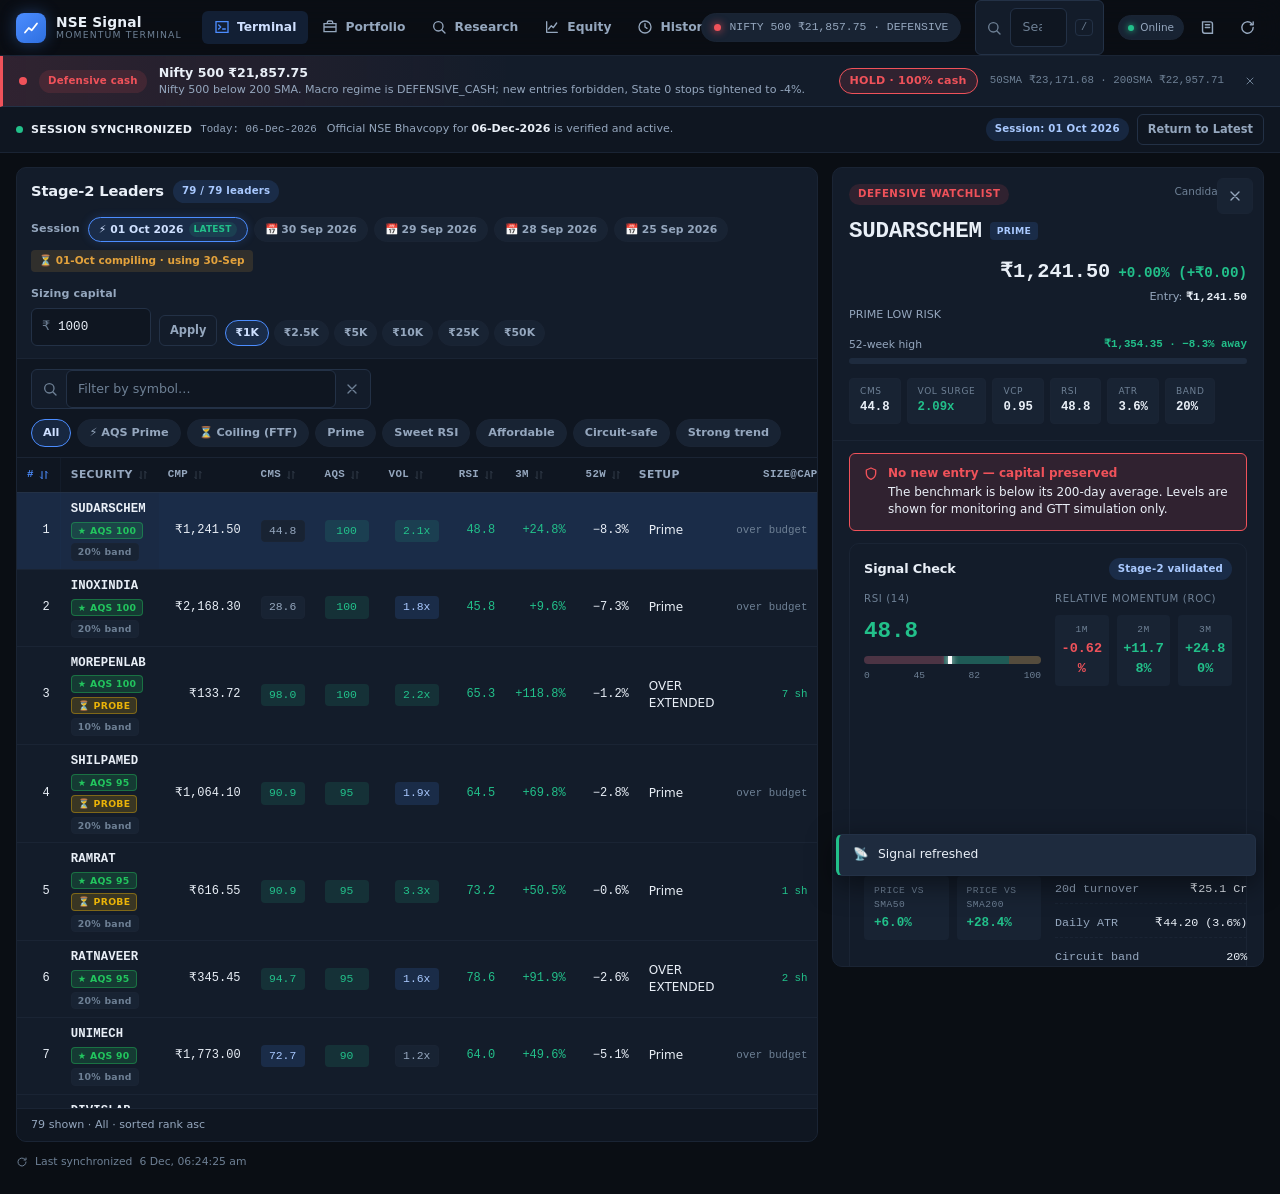
==== nse-momentum-engine/app/index.html @ 8f52b9ef "feat(app): publish 01-Oct Bhavcopy data with pivot lifecycle UI banners v30" ====
<!DOCTYPE html>
<html lang="en">
<head>
  <meta charset="UTF-8" />
  <meta name="viewport" content="width=device-width, initial-scale=1.0, viewport-fit=cover" />
  <meta name="theme-color" content="#0A0E14" />
  <meta name="description" content="NSE Institutional Momentum Terminal — Stage-2 breakouts, risk-sized GTT execution & compounding ledger" />
  <meta name="mobile-web-app-capable" content="yes" />
  <meta name="apple-mobile-web-app-capable" content="yes" />
  <meta name="apple-mobile-web-app-status-bar-style" content="black-translucent" />
  <meta name="apple-mobile-web-app-title" content="NSE Signal" />
  <meta name="format-detection" content="telephone=no, date=no, address=no" />
  <title>NSE Momentum Terminal</title>
  <link rel="manifest" href="manifest.json" />
  <link rel="apple-touch-icon" href="icons/icon-192.svg" />
  <link rel="stylesheet" href="css/style.css?v=17" />
</head>
<body>

<!-- ════════════════════ ICON SPRITE ════════════════════ -->
<svg class="icon-sprite" aria-hidden="true" focusable="false" xmlns="http://www.w3.org/2000/svg">
  <symbol id="i-terminal" viewBox="0 0 24 24"><path d="M3 4h18v16H3z" fill="none" stroke="currentColor" stroke-width="2"/><path d="M7 9l3 3-3 3M13 15h4" fill="none" stroke="currentColor" stroke-width="2" stroke-linecap="round" stroke-linejoin="round"/></symbol>
  <symbol id="i-portfolio" viewBox="0 0 24 24"><path d="M3 7h18v12H3z" fill="none" stroke="currentColor" stroke-width="2"/><path d="M8 7V5a2 2 0 0 1 2-2h4a2 2 0 0 1 2 2v2M3 12h18" fill="none" stroke="currentColor" stroke-width="2"/></symbol>
  <symbol id="i-history" viewBox="0 0 24 24"><circle cx="12" cy="12" r="9" fill="none" stroke="currentColor" stroke-width="2"/><path d="M12 7v5l3 2" fill="none" stroke="currentColor" stroke-width="2" stroke-linecap="round"/></symbol>
  <symbol id="i-settings" viewBox="0 0 24 24"><path d="M4 7h16M4 12h16M4 17h16" fill="none" stroke="currentColor" stroke-width="2" stroke-linecap="round"/><circle cx="9" cy="7" r="2" fill="currentColor"/><circle cx="15" cy="12" r="2" fill="currentColor"/><circle cx="9" cy="17" r="2" fill="currentColor"/></symbol>
  <symbol id="i-search" viewBox="0 0 24 24"><circle cx="11" cy="11" r="7" fill="none" stroke="currentColor" stroke-width="2"/><path d="M16.5 16.5L21 21" fill="none" stroke="currentColor" stroke-width="2" stroke-linecap="round"/></symbol>
  <symbol id="i-refresh" viewBox="0 0 24 24"><path d="M20 12a8 8 0 1 1-2.34-5.66M20 4v4h-4" fill="none" stroke="currentColor" stroke-width="2" stroke-linecap="round" stroke-linejoin="round"/></symbol>
  <symbol id="i-book" viewBox="0 0 24 24"><path d="M5 4h11a3 3 0 0 1 3 3v13H8a3 3 0 0 1-3-3z" fill="none" stroke="currentColor" stroke-width="2"/><path d="M9 8h6M9 12h6" fill="none" stroke="currentColor" stroke-width="2" stroke-linecap="round"/></symbol>
  <symbol id="i-close" viewBox="0 0 24 24"><path d="M6 6l12 12M18 6L6 18" fill="none" stroke="currentColor" stroke-width="2" stroke-linecap="round"/></symbol>
  <symbol id="i-copy" viewBox="0 0 24 24"><rect x="9" y="9" width="11" height="11" rx="2" fill="none" stroke="currentColor" stroke-width="2"/><path d="M5 15V5a2 2 0 0 1 2-2h8" fill="none" stroke="currentColor" stroke-width="2"/></symbol>
  <symbol id="i-bolt" viewBox="0 0 24 24"><path d="M13 3L5 13h6l-1 8 8-10h-6z" fill="none" stroke="currentColor" stroke-width="2" stroke-linejoin="round"/></symbol>
  <symbol id="i-chart" viewBox="0 0 24 24"><path d="M4 20V4M4 20h16" fill="none" stroke="currentColor" stroke-width="2" stroke-linecap="round"/><path d="M7 15l4-5 3 3 5-7" fill="none" stroke="currentColor" stroke-width="2" stroke-linecap="round" stroke-linejoin="round"/></symbol>
  <symbol id="i-shield" viewBox="0 0 24 24"><path d="M12 3l7 3v5c0 4.5-3 7.5-7 9-4-1.5-7-4.5-7-9V6z" fill="none" stroke="currentColor" stroke-width="2" stroke-linejoin="round"/></symbol>
  <symbol id="i-target" viewBox="0 0 24 24"><circle cx="12" cy="12" r="8" fill="none" stroke="currentColor" stroke-width="2"/><circle cx="12" cy="12" r="3" fill="none" stroke="currentColor" stroke-width="2"/></symbol>
  <symbol id="i-filter" viewBox="0 0 24 24"><path d="M4 5h16l-6 7v6l-4 2v-8z" fill="none" stroke="currentColor" stroke-width="2" stroke-linejoin="round"/></symbol>
  <symbol id="i-external" viewBox="0 0 24 24"><path d="M14 4h6v6M20 4l-8 8" fill="none" stroke="currentColor" stroke-width="2" stroke-linecap="round" stroke-linejoin="round"/><path d="M18 14v4a2 2 0 0 1-2 2H6a2 2 0 0 1-2-2V8a2 2 0 0 1 2-2h4" fill="none" stroke="currentColor" stroke-width="2"/></symbol>
  <symbol id="i-alert" viewBox="0 0 24 24"><path d="M12 3l9 16H3z" fill="none" stroke="currentColor" stroke-width="2" stroke-linejoin="round"/><path d="M12 9v4M12 16.5v.01" fill="none" stroke="currentColor" stroke-width="2" stroke-linecap="round"/></symbol>
  <symbol id="i-check" viewBox="0 0 24 24"><path d="M4 12l5 5L20 6" fill="none" stroke="currentColor" stroke-width="2.4" stroke-linecap="round" stroke-linejoin="round"/></symbol>
  <symbol id="i-download" viewBox="0 0 24 24"><path d="M12 4v11M8 11l4 4 4-4M5 20h14" fill="none" stroke="currentColor" stroke-width="2" stroke-linecap="round" stroke-linejoin="round"/></symbol>
  <symbol id="i-bank" viewBox="0 0 24 24"><path d="M3 9l9-5 9 5M5 9v9M19 9v9M3 20h18M9 12v6M15 12v6" fill="none" stroke="currentColor" stroke-width="2" stroke-linecap="round"/></symbol>
  <symbol id="i-trash" viewBox="0 0 24 24"><path d="M4 7h16M9 7V5h6v2M6 7l1 13h10l1-13" fill="none" stroke="currentColor" stroke-width="2" stroke-linecap="round" stroke-linejoin="round"/></symbol>
  <symbol id="i-sort" viewBox="0 0 24 24"><path d="M8 5v14M8 19l-3-3M16 19V5M16 5l3 3" fill="none" stroke="currentColor" stroke-width="2" stroke-linecap="round" stroke-linejoin="round"/></symbol>
  <symbol id="i-chevron" viewBox="0 0 24 24"><path d="M9 6l6 6-6 6" fill="none" stroke="currentColor" stroke-width="2" stroke-linecap="round" stroke-linejoin="round"/></symbol>
</svg>

<div class="app-shell">

  <!-- ════════════════════ APP BAR ════════════════════ -->
  <header class="app-bar">
    <div class="app-bar__brand">
      <span class="brand-mark" aria-hidden="true">
        <svg viewBox="0 0 24 24"><path d="M4 18l5-6 4 3 7-9" fill="none" stroke="currentColor" stroke-width="2.4" stroke-linecap="round" stroke-linejoin="round"/></svg>
      </span>
      <span class="brand-text">
        <span class="brand-name">NSE Signal</span>
        <span class="brand-sub">Momentum Terminal</span>
      </span>
    </div>

    <!-- Primary navigation (desktop / tablet) -->
    <nav class="app-nav" role="tablist" aria-label="Primary">
      <button class="desktop-tab-btn active" data-tab="Signal" role="tab" aria-selected="true">
        <svg class="ic" aria-hidden="true"><use href="#i-terminal"/></svg><span class="tab-label">Terminal</span>
      </button>
      <button class="desktop-tab-btn" data-tab="Portfolio" role="tab" aria-selected="false">
        <svg class="ic" aria-hidden="true"><use href="#i-portfolio"/></svg><span class="tab-label">Portfolio</span>
      </button>
      <button class="desktop-tab-btn" data-tab="Research" role="tab" aria-selected="false">
        <svg class="ic" aria-hidden="true"><use href="#i-search"/></svg><span class="tab-label">Research</span>
      </button>
      <button class="desktop-tab-btn" data-tab="Compounding" role="tab" aria-selected="false">
        <svg class="ic" aria-hidden="true"><use href="#i-chart"/></svg><span class="tab-label">Equity</span>
      </button>
      <button class="desktop-tab-btn" data-tab="History" role="tab" aria-selected="false">
        <svg class="ic" aria-hidden="true"><use href="#i-history"/></svg><span class="tab-label">History</span>
      </button>
      <button class="desktop-tab-btn" data-tab="Settings" role="tab" aria-selected="false">
        <svg class="ic" aria-hidden="true"><use href="#i-settings"/></svg><span class="tab-label">Settings</span>
      </button>
    </nav>

    <!-- Benchmark ticker (wide screens only) -->
    <div class="header-regime" id="headerRegimeTicker" aria-live="polite">
      <span class="regime-dot" aria-hidden="true"></span>
      <span id="headerRegimeText">Nifty 500 · syncing…</span>
    </div>

    <!-- Global leader search -->
    <div class="global-search">
      <svg class="ic" aria-hidden="true"><use href="#i-search"/></svg>
      <input type="search" id="globalStockSearch" class="global-search__input"
             placeholder="Search leaders (CUPID, EMIL…)" autocomplete="off"
             aria-label="Search momentum leaders" />
      <kbd class="kbd" aria-hidden="true">/</kbd>
    </div>

    <!-- Utility actions -->
    <div class="app-bar__actions">
      <span class="conn-badge" id="offlineBadge" title="Connection status">
        <span class="conn-dot" aria-hidden="true"></span>
        <span id="offlineText">Online</span>
      </span>
      <button class="icon-btn" id="btnOpenGlossary" title="Strategy guide & glossary" aria-label="Strategy guide and glossary">
        <svg class="ic" aria-hidden="true"><use href="#i-book"/></svg>
      </button>
      <button class="icon-btn" id="btnRefresh" title="Refresh data" aria-label="Refresh data">
        <svg class="ic" aria-hidden="true"><use href="#i-refresh"/></svg>
      </button>
    </div>
  </header>

  <!-- ════════════════════ MACRO REGIME DECISION BAR ════════════════════ -->
  <div class="regime-bar" id="regimeBanner" role="status" aria-live="polite">
    <span class="regime-pulse" aria-hidden="true"></span>
    <span class="badge" id="regimeBadge">—</span>
    <span class="regime-bar__main">
      <strong class="regime-bar__title" id="regimeTitle">Market regime syncing…</strong>
      <span class="regime-bar__desc" id="regimeDesc">Awaiting today's screening run.</span>
    </span>
    <span class="regime-bar__decision" id="regimeDecision">—</span>
    <span class="regime-bar__bench" id="regimeBench"></span>
    <button type="button" class="regime-bar__dismiss" id="btnDismissRegime" aria-label="Dismiss banner" title="Dismiss banner">
      <svg class="ic ic--xs" aria-hidden="true"><use href="#i-close"/></svg>
    </button>
  </div>

  <!-- ════════════════════ MARKET SESSION & BHAVCOPY SYNC STATUS BAR ════════════════════ -->
  <aside class="market-status-bar" id="marketStatusBar" role="region" aria-label="Market and Bhavcopy Status">
    <div class="market-status-bar__left">
      <span class="status-pulse-dot live" id="marketStatusDot" aria-hidden="true"></span>
      <strong class="status-phase" id="marketStatusPhase">NSE LIVE SESSION (09:15 – 15:30 IST)</strong>
      <span class="status-date" id="marketStatusToday">Today: 01-Oct-2026</span>
    </div>
    <div class="market-status-bar__center" id="marketStatusDesc">
      Official NSE Bhavcopy releases post-market (~17:30 IST). Showing latest confirmed session: <strong id="marketStatusActiveSession">30 Sep 2026</strong>
    </div>
    <div class="market-status-bar__right">
      <span class="badge badge--brand" id="marketStatusActivePill">Session: 30 Sep 2026</span>
      <button class="btn btn--sm btn--ghost btn-return-latest" id="btnReturnLatestSession" hidden title="Return to latest confirmed session">Return to Latest</button>
    </div>
  </aside>

  <!-- ════════════════════ MAIN ════════════════════ -->
  <main class="app-main">

    <!-- ─────────── TERMINAL ─────────── -->
    <section class="tab-panel active" id="tabSignal">

      <!-- Loading skeleton -->
      <div class="skeleton-shell" id="signalSkeleton">
        <div class="skeleton sk-provider"></div>
        <div class="skeleton sk-bar"></div>
        <div class="skeleton sk-row"></div>
        <div class="skeleton sk-row"></div>
        <div class="skeleton sk-row"></div>
        <div class="skeleton sk-row"></div>
        <div class="skeleton sk-row"></div>
      </div>

      <div class="workspace" id="signalContent" hidden>

        <div class="workspace__grid">

          <!-- ══ MASTER: SCREENER GRID ══ -->
          <section class="pane grid-pane" id="allStocksCard" aria-label="Stage-2 leaders screener">
            <header class="pane__head">
              <div class="pane__title">
                <h2>Stage-2 Leaders</h2>
                <span class="badge badge--brand" id="allStocksCountBadge">0 Leaders</span>
              </div>

              <!-- Session switcher -->
              <div class="session-switch" id="sessionCard">
                <span class="field-label">Session</span>
                <div class="session-pills" id="sessionPills" role="group" aria-label="Trading session"></div>
                <span id="bhavcopyPendingNotice" class="bhav-pending" hidden title="Official NSE Bhavcopy publishes post-market clearing (~17:30 IST)">⏳ 01-Oct compiling · using 30-Sep</span>
              </div>

              <!-- Capital controller -->
              <div class="capital-ctl">
                <label class="field" for="inputUserCapital">
                  <span class="field-label">Sizing capital</span>
                  <span class="input-affix">
                    <span class="affix">₹</span>
                    <input type="number" id="inputUserCapital" class="num-input" value="1000" min="100" step="500" inputmode="numeric" />
                  </span>
                </label>
                <button id="btnApplyCapital" class="btn btn--sm btn--ghost">Apply</button>
                <div class="preset-row">
                  <button class="chip chip--sm pill-preset active" data-cap="1000">₹1K</button>
                  <button class="chip chip--sm pill-preset" data-cap="2500">₹2.5K</button>
                  <button class="chip chip--sm pill-preset" data-cap="5000">₹5K</button>
                  <button class="chip chip--sm pill-preset" data-cap="10000">₹10K</button>
                  <button class="chip chip--sm pill-preset" data-cap="25000">₹25K</button>
                  <button class="chip chip--sm pill-preset" data-cap="50000">₹50K</button>
                </div>
              </div>
            </header>

            <!-- Toolbar: search + filters -->
            <div class="pane__toolbar">
              <div class="search-field">
                <svg class="ic" aria-hidden="true"><use href="#i-search"/></svg>
                <input type="search" id="screenerSearchInput" class="search-field__input"
                       placeholder="Filter by symbol…" autocomplete="off" aria-label="Filter leaders by symbol" />
                <button id="btnClearSearch" class="search-field__clear" hidden title="Clear" aria-label="Clear search">
                  <svg class="ic" aria-hidden="true"><use href="#i-close"/></svg>
                </button>
              </div>

              <div class="filter-chips" id="screenerFilterChips" role="group" aria-label="Quick filters">
                <button class="chip filter-chip active" data-filter="all">All</button>
                <button class="chip filter-chip" data-filter="aqs_prime">⚡ AQS Prime</button>
                <button class="chip filter-chip" data-filter="coiling">⏳ Coiling (FTF)</button>
                <button class="chip filter-chip" data-filter="prime">Prime</button>
                <button class="chip filter-chip" data-filter="sweet_rsi">Sweet RSI</button>
                <button class="chip filter-chip" data-filter="affordable">Affordable</button>
                <button class="chip filter-chip" data-filter="circuit_safe">Circuit-safe</button>
                <button class="chip filter-chip" data-filter="strong_trend">Strong trend</button>
              </div>
            </div>

            <!-- Data grid -->
            <div class="table-wrap">
              <table class="data-grid" role="table" aria-label="Ranked momentum leaders">
                <thead>
                  <tr>
                    <th class="col-rank num" scope="col" data-sort="rank" aria-sort="ascending"><button class="sort-btn">#<svg class="ic ic--xs" aria-hidden="true"><use href="#i-sort"/></svg></button></th>
                    <th class="col-sec" scope="col" data-sort="symbol"><button class="sort-btn">Security<svg class="ic ic--xs" aria-hidden="true"><use href="#i-sort"/></svg></button></th>
                    <th class="num" scope="col" data-sort="cmp"><button class="sort-btn">CMP<svg class="ic ic--xs" aria-hidden="true"><use href="#i-sort"/></svg></button></th>
                    <th class="num col-cms" scope="col" data-sort="cms"><button class="sort-btn">CMS<svg class="ic ic--xs" aria-hidden="true"><use href="#i-sort"/></svg></button></th>
                    <th class="num col-aqs" scope="col" data-sort="aqs"><button class="sort-btn" title="Accumulation Quality Score (0–100)">AQS<svg class="ic ic--xs" aria-hidden="true"><use href="#i-sort"/></svg></button></th>
                    <th class="num col-vol" scope="col" data-sort="vol"><button class="sort-btn" title="Minervini volume surge ratio (vs 20-day avg)">Vol<svg class="ic ic--xs" aria-hidden="true"><use href="#i-sort"/></svg></button></th>
                    <th class="num col-rsi" scope="col" data-sort="rsi"><button class="sort-btn">RSI<svg class="ic ic--xs" aria-hidden="true"><use href="#i-sort"/></svg></button></th>
                    <th class="num col-roc col-roc1" scope="col" data-sort="roc1"><button class="sort-btn">1M<svg class="ic ic--xs" aria-hidden="true"><use href="#i-sort"/></svg></button></th>
                    <th class="num col-roc" scope="col" data-sort="roc3"><button class="sort-btn">3M<svg class="ic ic--xs" aria-hidden="true"><use href="#i-sort"/></svg></button></th>
                    <th class="num col-atr" scope="col" data-sort="atr"><button class="sort-btn">ATR%<svg class="ic ic--xs" aria-hidden="true"><use href="#i-sort"/></svg></button></th>
                    <th class="num col-liq" scope="col" data-sort="turnover"><button class="sort-btn">Turnover<svg class="ic ic--xs" aria-hidden="true"><use href="#i-sort"/></svg></button></th>
                    <th class="num col-prox" scope="col" data-sort="prox"><button class="sort-btn">52W<svg class="ic ic--xs" aria-hidden="true"><use href="#i-sort"/></svg></button></th>
                    <th class="col-setup" scope="col">Setup</th>
                    <th class="col-size num" scope="col">Size@cap</th>
                    <th class="col-action" scope="col"><span class="sr-only">Action</span></th>
                  </tr>
                </thead>
                <tbody id="allStocksBody" role="rowgroup">
                  <!-- populated by JS -->
                </tbody>
              </table>
            </div>

            <footer class="pane__foot">
              <span id="gridStatus" class="pane__foot-status">—</span>
            </footer>
          </section>

          <!-- ══ DETAIL: STOCK INSPECTOR ══ -->
          <aside class="pane inspector" id="inspectorPane" aria-label="Stock inspector">
            <div class="inspector__scroll">

              <!-- Selected-stock header (rendered by JS) -->
              <div class="inspector__header" id="heroCard">
                <div class="inspector__empty">
                  <svg class="ic ic--lg" aria-hidden="true"><use href="#i-target"/></svg>
                  <p>Select a leader from the screener to open its levels, risk profile and GTT ticket.</p>
                </div>
              </div>

              <!-- Decision banner (rendered by JS) -->
              <div class="decision" id="decisionBox" hidden></div>

              <!-- Signal scorecard -->
              <div class="card scorecard" id="rsiCard" hidden>
                <div class="card__head">
                  <h3>Signal Check</h3>
                  <span class="badge badge--brand">Stage-2 validated</span>
                </div>

                <div class="scorecard__grid">
                  <!-- RSI meter -->
                  <div class="metric">
                    <div class="metric__label">RSI (14)</div>
                    <div class="rsi-meter">
                      <div class="rsi-meter__value" id="rsiValueLabel">–</div>
                      <div class="rsi-track" aria-hidden="true">
                        <span class="rsi-zone zone--oversold" title="Oversold (<45)"></span>
                        <span class="rsi-zone zone--sweet" title="Sweet zone (45–82)"></span>
                        <span class="rsi-zone zone--overbought" title="Overbought (>82)"></span>
                        <span class="rsi-marker" id="rsiMarker"></span>
                      </div>
                      <div class="rsi-scale"><span>0</span><span>45</span><span>82</span><span>100</span></div>
                    </div>
                    <svg id="rsiSvgHidden" hidden><line id="rsiNeedle" /></svg>
                  </div>

                  <!-- ROC -->
                  <div class="metric">
                    <div class="metric__label">Relative momentum (ROC)</div>
                    <div class="roc-row" id="rocRow"></div>
                  </div>

                  <!-- Moving averages -->
                  <div class="metric">
                    <div class="metric__label">Trend structure</div>
                    <div class="sma-row" id="smaRow"></div>
                  </div>

                  <!-- Liquidity & risk -->
                  <div class="metric">
                    <div class="metric__label">Liquidity &amp; risk specs</div>
                    <dl class="specs">
                      <div class="spec"><dt>20d turnover</dt><dd id="specTurnover">–</dd></div>
                      <div class="spec"><dt>Daily ATR</dt><dd id="specATR">–</dd></div>
                      <div class="spec"><dt>Circuit band</dt><dd id="specCircuit">–</dd></div>
                      <div class="spec"><dt>AQS (Anti-trap)</dt><dd id="specAQS">–</dd></div>
                      <div class="spec"><dt>Closing Range</dt><dd id="specCR">–</dd></div>
                    </dl>
                  </div>
                </div>
              </div>

              <!-- AQS & Anti-Trap Diagnostic Verification Card -->
              <div class="card aqs-card" id="aqsCard" hidden>
                <div class="card__head">
                  <h3>AQS &amp; Anti-Trap Check</h3>
                  <span class="badge" id="aqsGradeBadge">AQS Diagnostic</span>
                </div>
                <div class="aqs-diagnostic" id="aqsDiagnostic">
                  <!-- Populated dynamically by JS -->
                </div>
              </div>

              <!-- GTT execution ticket -->
              <div class="card gtt-card" id="gttCard" hidden>
                <div class="card__head">
                  <h3>GTT execution ticket</h3>
                  <span class="badge badge--brand" id="gttEntryBasisBadge">Entry basis: CMP</span>
                </div>

                <!-- Entry price / gap controller -->
                <div class="entry-box">
                  <div class="entry-box__head">
                    <span class="field-label">Actual fill / entry price</span>
                    <span class="badge" id="gapBadge">0.0% gap</span>
                  </div>
                  <div class="entry-box__row">
                    <span class="input-affix input-affix--lg">
                      <span class="affix">₹</span>
                      <input type="number" id="inputActualEntry" class="num-input num-input--lg" step="0.05" min="1" inputmode="decimal" aria-label="Actual entry price" />
                    </span>
                    <button id="btnResetEntry" class="btn btn--sm btn--ghost">Reset</button>
                  </div>
                  <div class="preset-row">
                    <button class="chip chip--sm pill-gap active" data-gap="0">Flat</button>
                    <button class="chip chip--sm pill-gap" data-gap="1">+1%</button>
                    <button class="chip chip--sm pill-gap" data-gap="2">+2%</button>
                    <button class="chip chip--sm pill-gap" data-gap="3">+3% max</button>
                  </div>
                  <p class="entry-advice" id="gapAdviceBox">Enter your fill price to calibrate the ticket.</p>
                </div>

                <!-- Levels -->
                <div class="table-wrap table-wrap--flush">
                  <table class="level-table">
                    <thead>
                      <tr><th scope="col">Milestone</th><th scope="col" class="num">Target</th><th scope="col" class="num">Stop</th><th scope="col" class="num">Δ</th></tr>
                    </thead>
                    <tbody id="gttBody"></tbody>
                  </table>
                </div>

                <!-- Sizing -->
                <div class="trade-pills" id="tradePills"></div>

                <!-- Execution -->
                <div class="exec" id="zerodhaActions">
                  <div class="exec__head">
                    <span class="field-label">1-tap broker execution</span>
                    <span class="exec__targets">
                      <span>Stop <strong class="tone-bear" id="guideStopLoss">–</strong></span>
                      <span>Target <strong class="tone-bull" id="guideTarget">–</strong></span>
                    </span>
                  </div>
                  <div class="exec__grid">
                    <button class="btn btn--primary" id="btnCopyGTT">
                      <svg class="ic" aria-hidden="true"><use href="#i-copy"/></svg> Copy GTT form
                    </button>
                    <button class="btn btn--secondary" id="btnOpenKite">
                      <svg class="ic" aria-hidden="true"><use href="#i-external"/></svg> Open Kite
                    </button>
                    <button class="btn btn--secondary" id="btnAutoGTT">
                      <svg class="ic" aria-hidden="true"><use href="#i-bolt"/></svg> Auto GTT
                    </button>
                    <button class="btn btn--secondary" id="btnOpenGroww">
                      <svg class="ic" aria-hidden="true"><use href="#i-external"/></svg> Groww
                    </button>
                    <button class="btn btn--secondary" id="btnOpenTV">
                      <svg class="ic" aria-hidden="true"><use href="#i-chart"/></svg> Chart
                    </button>
                    <button class="btn btn--secondary" id="btnQuickTrack">
                      <svg class="ic" aria-hidden="true"><use href="#i-check"/></svg> Track in Portfolio
                    </button>
                  </div>
                  <p class="exec__hint">Copy the ticket → open Kite → create an OCO GTT → paste stop &amp; target → set quantity.</p>
                </div>
              </div>

            </div><!-- /.inspector__scroll -->

            <!-- Mobile close affordance for the sheet -->
            <button class="inspector__close" id="btnCloseInspector" aria-label="Close inspector">
              <svg class="ic" aria-hidden="true"><use href="#i-close"/></svg>
            </button>
          </aside>

        </div><!-- /.workspace__grid -->

        <!-- Timestamp -->
        <div class="sync-bar" id="lastUpdatedBar" hidden>
          <svg class="ic ic--xs" aria-hidden="true"><use href="#i-refresh"/></svg>
          <span>Last synchronized</span>
          <span id="lastUpdatedText">–</span>
        </div>
      </div><!-- /#signalContent -->

      <!-- hidden hook kept for compatibility -->
      <div id="qualBanner" hidden><span id="totalQualified"></span></div>
    </section>

    <!-- ─────────── PORTFOLIO ─────────── -->
    <section class="tab-panel" id="tabPortfolio">
      <div class="page">
        <header class="page__head">
          <div>
            <h1 class="page__title">Portfolio</h1>
            <p class="page__sub">Active trade execution, real-time tracking &amp; open positions.</p>
          </div>
          <button class="btn btn--primary" id="btnRecordExit">
            <svg class="ic" aria-hidden="true"><use href="#i-portfolio"/></svg> Record exit
          </button>
        </header>

        <!-- Active Positions & Multi-Stock Watchlist (Paper or Real) -->
        <div class="card" id="liveCard">
          <div class="card__head">
            <div style="display:flex;align-items:center;gap:8px;">
              <h3>Active Positions &amp; Watchlist</h3>
              <span class="badge badge--brand">⚡ Real-time</span>
            </div>
            <div style="display:flex;align-items:center;gap:6px;">
              <span class="badge badge--muted" id="liveCountBadge">0 tracked</span>
              <span class="badge badge--bull" id="liveSourceBadge">⚡ Live stream</span>
            </div>
          </div>
          <p class="muted" style="margin-bottom:12px;">Real-time tick-by-tick streaming tracker for your active holdings, paper trades, and watchlist stocks. Tracks live P&amp;L without opening Zerodha.</p>
          <div class="live-form">
            <div class="field">
              <label class="field-label" for="liveSymbol">Symbol</label>
              <input type="text" class="num-input" id="liveSymbol" placeholder="e.g. CUPID or REDINGTON" autocomplete="off" maxlength="20" autocapitalize="characters" style="text-transform:uppercase;" />
            </div>
            <div class="field">
              <label class="field-label" for="liveEntry">Entry price (₹)</label>
              <input type="number" class="num-input" id="liveEntry" placeholder="Fill price" step="0.05" inputmode="decimal" />
            </div>
            <div class="field">
              <label class="field-label" for="liveCapital">Allocated capital (₹)</label>
              <input type="number" class="num-input" id="liveCapital" placeholder="e.g. 10000" step="100" inputmode="numeric" />
            </div>
            <div class="field">
              <label class="field-label" for="liveTargetPct">Target %</label>
              <input type="number" class="num-input" id="liveTargetPct" value="15" step="0.5" inputmode="decimal" />
            </div>
          </div>
          <div class="btn-row">
            <button class="btn btn--primary btn--sm" id="btnLiveSave"><svg class="ic" aria-hidden="true"><use href="#i-check"/></svg> Add to watchlist</button>
            <button class="btn btn--secondary btn--sm" id="btnLiveRefresh"><svg class="ic" aria-hidden="true"><use href="#i-refresh"/></svg> Refresh now</button>
            <button class="btn btn--ghost btn--sm" id="btnLiveClear" style="margin-left:auto;"><svg class="ic" aria-hidden="true"><use href="#i-close"/></svg> Clear all</button>
          </div>
          <div class="live-body" id="liveBody">
            <p class="muted">No stocks in watchlist yet. Enter a symbol above or tap <strong>Track this stock</strong> on any leader in the Terminal to track it in real-time.</p>
          </div>
          <details class="live-key">
            <summary>Live quote settings &amp; fallbacks (optional)</summary>
            <div class="field">
              <label class="field-label" for="liveApiKey">Twelve Data API key <span class="muted">— stored only in this browser</span></label>
              <input type="text" class="num-input" id="liveApiKey" placeholder="Paste your free key" autocomplete="off" />
            </div>
            <div class="field">
              <label class="field-label" for="liveProxyUrl">Cloudflare Worker proxy URL <span class="muted">— keyless option</span></label>
              <input type="text" class="num-input" id="liveProxyUrl" placeholder="https://nse-quote.you.workers.dev" autocomplete="off" />
            </div>
            <button class="btn btn--secondary btn--sm" id="btnLiveSaveKey"><svg class="ic" aria-hidden="true"><use href="#i-check"/></svg> Save source</button>
            <p class="muted">⚡ Real-time Yahoo WebSocket is active automatically for both your stocks and the Nifty 500 benchmark (zero setup, 100% free).</p>
          </details>
        </div>
      </div>
    </section>

    <!-- ─────────── BACKTEST RESEARCH & OBSERVATION ─────────── -->
    <section class="tab-panel" id="tabResearch">
      <div class="page">
        <header class="page__head">
          <div>
            <h1 class="page__title">Backtest Research Lab</h1>
            <p class="page__sub">Offline statistical laboratory for observation &amp; forward-outcome studies.</p>
          </div>
        </header>

        <div class="card" style="margin-bottom:18px;">
          <div class="card__head">
            <div style="display:flex;align-items:center;gap:8px;">
              <h3>Stage-2 Research &amp; Backtest Lab</h3>
              <span class="badge badge--brand">⚡ Live 365d Engine</span>
            </div>
            <span class="badge badge--bull">⚡ Cloudflare Proxy Active</span>
          </div>
          <p class="muted" style="margin-bottom:14px;">Type any NSE ticker to run a live forward-outcome backtest on the past 365 days of price action directly in your browser.</p>

          <!-- Search Leaders-styled input bar -->
          <div class="research-search-row" style="display:flex;align-items:center;gap:10px;margin-bottom:14px;flex-wrap:wrap;">
            <div class="global-search" style="display:flex;flex:1 1 280px;min-width:240px;max-width:none;margin-left:0;padding:9px 12px;border-radius:var(--radius-sm);background:var(--surface);border:1px solid var(--border);">
              <svg class="ic" aria-hidden="true" style="color:var(--text-dim);"><use href="#i-search"/></svg>
              <input type="search" id="researchCustomTicker" class="global-search__input"
                     placeholder="Search leaders (CUPID, INFY, TATAMOTORS, ZOMATO…)"
                     autocomplete="off" autocapitalize="characters"
                     style="text-transform:uppercase;font-weight:600;font-size:0.9rem;"
                     aria-label="Search ticker for 365-day backtest" />
              <kbd class="kbd" id="kbdRunBacktest" style="cursor:pointer;" title="Press Enter to run">Enter ↵</kbd>
            </div>
            <button class="btn btn--primary" id="btnRunLiveBacktest" style="height:38px;padding:0 16px;">
              <svg class="ic" aria-hidden="true"><use href="#i-bolt"/></svg> Run 365-Day Backtest
            </button>
          </div>

          <!-- Quick leader suggestion chips -->
          <div class="research-quick-chips" style="display:flex;align-items:center;gap:8px;flex-wrap:wrap;">
            <span style="font-size:0.75rem;color:var(--text-dim);font-weight:600;text-transform:uppercase;letter-spacing:0.04em;">Quick leaders:</span>
            <button class="chip chip--sm chip-leader-suggest" data-sym="CUPID">CUPID</button>
            <button class="chip chip--sm chip-leader-suggest" data-sym="DIVISLAB">DIVISLAB</button>
            <button class="chip chip--sm chip-leader-suggest" data-sym="INFY">INFY</button>
            <button class="chip chip--sm chip-leader-suggest" data-sym="ZOMATO">ZOMATO</button>
            <button class="chip chip--sm chip-leader-suggest" data-sym="TATAMOTORS">TATAMOTORS</button>
            <button class="chip chip--sm chip-leader-suggest" data-sym="RELIANCE">RELIANCE</button>
            <button class="chip chip--sm chip-leader-suggest" data-sym="KMEW">KMEW</button>
          </div>
        </div>

        <div class="card" id="researchCard">
          <div class="card__head">
            <h3 id="researchSymbolTitle">Statistical Study</h3>
            <span class="badge" id="researchVerdict">–</span>
          </div>
          <div class="cred-grid" id="researchGrid"></div>
          <p class="cred-foot" id="researchFoot" style="margin-top:16px;"></p>
        </div>
      </div>
    </section>

    <!-- ─────────── COMPOUNDING & EQUITY ─────────── -->
    <section class="tab-panel" id="tabCompounding">
      <div class="page">
        <header class="page__head">
          <div>
            <h1 class="page__title">Equity &amp; Compounding</h1>
            <p class="page__sub">Account equity growth, compounding ledger and +15% rotation cycles.</p>
          </div>
          <button class="btn btn--sm btn--ghost" id="btnResetCapital">
            <svg class="ic" aria-hidden="true"><use href="#i-refresh"/></svg> Reset to base
          </button>
        </header>

        <!-- Metric strip -->
        <div class="metric-strip">
          <div class="stat">
            <span class="stat__label">Account equity</span>
            <span class="stat__value num" id="capitalDisplay">₹0</span>
            <span class="stat__foot" id="capitalBaseDisp">Base: –</span>
          </div>
          <div class="stat">
            <span class="stat__label">Net return</span>
            <span class="stat__value num" id="capitalGain">–</span>
            <span class="stat__foot">vs. starting base</span>
          </div>
          <div class="stat">
            <span class="stat__label">Closed trades</span>
            <span class="stat__value num" id="statTrades">0</span>
            <span class="stat__foot">logged exits</span>
          </div>
          <div class="stat">
            <span class="stat__label">Wins</span>
            <span class="stat__value num tone-bull" id="statWins">0</span>
            <span class="stat__foot">profitable exits</span>
          </div>
          <div class="stat">
            <span class="stat__label">Win rate</span>
            <span class="stat__value num" id="statWinRate">–</span>
            <span class="stat__foot">hit ratio</span>
          </div>
        </div>

        <div class="grid-2">
          <!-- Equity curve -->
          <div class="card">
            <div class="card__head">
              <h3>Equity curve</h3>
              <span class="badge badge--muted">Capital compounding</span>
            </div>
            <div class="chart-wrap">
              <canvas class="chart-canvas" id="capitalChart" aria-label="Account equity over time"></canvas>
              <div class="chart-empty" id="chartEmpty">
                <svg class="ic ic--lg" aria-hidden="true"><use href="#i-chart"/></svg>
                <p>No closed trades yet.<br>Record an exit to start plotting your equity curve.</p>
              </div>
            </div>
          </div>

          <!-- Lifecycle discipline -->
          <div class="card">
            <div class="card__head">
              <h3>Trade lifecycle</h3>
              <span class="badge badge--brand">V2 engine</span>
            </div>
            <ol class="lifecycle">
              <li class="lifecycle__step">
                <span class="lifecycle__badge">0</span>
                <div><strong>Deploy — full capital</strong><p>Buy the #1 leader with the whole equity. The ATR stop (−5% to −7%) caps the downside.</p></div>
              </li>
              <li class="lifecycle__step">
                <span class="lifecycle__badge">1</span>
                <div><strong>Target — +15%</strong><p>Sell the entire position at +15%. No partial runner and no trailing — the target is the exit.</p></div>
              </li>
              <li class="lifecycle__step">
                <span class="lifecycle__badge">2</span>
                <div><strong>Redeploy — reinvest all</strong><p>Put principal + profit into the next ranked leader in a single order.</p></div>
              </li>
              <li class="lifecycle__step">
                <span class="lifecycle__badge">3</span>
                <div><strong>Repeat — never add capital</strong><p>One capital base compounding indefinitely. Only the target or the stop ends a cycle.</p></div>
              </li>
            </ol>
          </div>
        </div>

        <div class="card">
          <div class="card__head">
            <h3>Rotation plan — +15% cycles</h3>
            <span class="badge badge--brand">No new capital</span>
          </div>
          <p class="muted">Each cycle sells the full position at +15% and reinvests principal + profit into the next leader. Nothing is ever topped up from outside.</p>
          <div class="rotation-grid">
            <div class="rstat"><span class="rstat__k">Starting capital</span><span class="rstat__v num" id="rotBase">₹0</span></div>
            <div class="rstat"><span class="rstat__k">Current equity</span><span class="rstat__v num" id="rotEquity">₹0</span></div>
            <div class="rstat"><span class="rstat__k">Cycles completed</span><span class="rstat__v num" id="rotCycles">0</span></div>
            <div class="rstat"><span class="rstat__k">Next +15% target</span><span class="rstat__v num tone-bull" id="rotNext">₹0</span></div>
          </div>
          <div class="table-wrap table-wrap--flush">
            <table class="level-table">
              <thead><tr><th>Cycles</th><th class="num">Projected equity</th><th class="num">Cumulative return</th></tr></thead>
              <tbody id="rotLadder"></tbody>
            </table>
          </div>
          <p class="cred-foot" id="rotNote"></p>
        </div>

        <div class="card">
          <div class="card__head">
            <h3>Compounding operations</h3>
            <p class="muted" style="margin:0;">Recording an exit updates account equity and scales position sizing for subsequent Stage-2 leaders automatically.</p>
          </div>
        </div>
      </div>
    </section>

    <!-- ─────────── HISTORY ─────────── -->
    <section class="tab-panel" id="tabHistory">
      <div class="page">
        <header class="page__head">
          <div>
            <h1 class="page__title">History</h1>
            <p class="page__sub">Browse confirmed EOD screening runs and your closed-trade ledger.</p>
          </div>
        </header>

        <div class="grid-2 grid-2--history">
          <div class="card">
            <div class="card__head">
              <h3>Session archive</h3>
              <span class="badge badge--muted">NSE bhavcopy</span>
            </div>
            <div class="session-archive" id="historySessionsList"></div>
          </div>

          <div class="card">
            <div class="card__head">
              <h3>Closed-trade ledger</h3>
              <span class="badge badge--muted">Realized P&amp;L</span>
            </div>
            <div class="ledger" id="historyList"></div>
          </div>
        </div>
      </div>
    </section>

    <!-- ─────────── SETTINGS ─────────── -->
    <section class="tab-panel" id="tabSettings">
      <div class="page">
        <header class="page__head">
          <div>
            <h1 class="page__title">Settings</h1>
            <p class="page__sub">Sizing defaults, broker connectivity and app installation.</p>
          </div>
        </header>

        <div class="grid-2">
          <div class="card">
            <div class="card__head">
              <h3>Quant feed pipeline</h3>
              <span class="badge badge--brand">Static CDN</span>
            </div>
            <p class="muted">Delivered as static <code>signal.json</code> from GitHub Pages — no API keys, no token expiry.</p>
            <div class="field">
              <label class="field-label" for="inputCapitalBase">Default capital base (₹)
                <span class="muted">— starting equity for position sizing</span>
              </label>
              <input type="number" class="num-input" id="inputCapitalBase" placeholder="1000" min="100" step="100" inputmode="numeric" />
            </div>
            <button class="btn btn--primary" id="btnSaveSettings">
              <svg class="ic" aria-hidden="true"><use href="#i-check"/></svg> Save defaults
            </button>

            <hr class="rule" />
            <h4 class="card__subhead">Cache &amp; storage</h4>
            <div class="btn-row">
              <button class="btn btn--ghost" id="btnClearHistory"><svg class="ic" aria-hidden="true"><use href="#i-trash"/></svg> Clear signal cache</button>
              <button class="btn btn--ghost" id="btnClearCapital"><svg class="ic" aria-hidden="true"><use href="#i-trash"/></svg> Reset capital history</button>
            </div>
          </div>

          <div class="card">
            <div class="card__head">
              <h3>Zerodha Kite Connect</h3>
              <span class="badge badge--accent-soft">Personal tier · free</span>
            </div>
            <p class="muted">Enables one-click GTT placement from the terminal. Leave blank to use the manual copy form.</p>
            <div class="field">
              <label class="field-label" for="kiteApiKey">API key</label>
              <input type="text" class="num-input" id="kiteApiKey" placeholder="e.g. abc123xyz" autocomplete="off" />
            </div>
            <div class="field">
              <label class="field-label" for="kiteAccessToken">Daily access token <span class="muted">— refresh each morning</span></label>
              <input type="password" class="num-input" id="kiteAccessToken" placeholder="Paste today's token" autocomplete="off" />
            </div>
            <button class="btn btn--primary" id="btnSaveKite"><svg class="ic" aria-hidden="true"><use href="#i-check"/></svg> Save Kite token</button>
            <p class="status-line" id="kiteStatus"></p>

            <hr class="rule" />
            <h4 class="card__subhead">App installation</h4>
            <button class="btn btn--secondary" id="btnInstall" disabled><svg class="ic" aria-hidden="true"><use href="#i-download"/></svg> Install PWA</button>
            <p class="muted">Install to your home screen for fast launch and offline data.</p>
          </div>
        </div>

        <p class="build-note">NSE Momentum Quant Engine V2 · Two-tier asymmetric profit booking · Uncapped multibagger trailing</p>
      </div>
    </section>

  </main>

  <!-- ════════════════════ BOTTOM NAV (mobile) ════════════════════ -->
  <nav class="bottom-nav" role="navigation" aria-label="Primary">
    <button class="nav-item active" data-tab="Signal">
      <svg class="ic" aria-hidden="true"><use href="#i-terminal"/></svg><span class="nav-label">Terminal</span>
    </button>
    <button class="nav-item" data-tab="Portfolio">
      <svg class="ic" aria-hidden="true"><use href="#i-portfolio"/></svg><span class="nav-label">Portfolio</span>
    </button>
    <button class="nav-item" data-tab="Research">
      <svg class="ic" aria-hidden="true"><use href="#i-search"/></svg><span class="nav-label">Research</span>
    </button>
    <button class="nav-item" data-tab="Compounding">
      <svg class="ic" aria-hidden="true"><use href="#i-chart"/></svg><span class="nav-label">Equity</span>
    </button>
    <button class="nav-item" data-tab="History">
      <svg class="ic" aria-hidden="true"><use href="#i-history"/></svg><span class="nav-label">History</span>
    </button>
    <button class="nav-item" data-tab="Settings">
      <svg class="ic" aria-hidden="true"><use href="#i-settings"/></svg><span class="nav-label">Settings</span>
    </button>
  </nav>

</div><!-- /.app-shell -->

<!-- ════════════════════ MODAL · RECORD EXIT ════════════════════ -->
<div class="modal-overlay" id="exitModal" role="dialog" aria-modal="true" aria-label="Record trade exit">
  <div class="modal-sheet">
    <div class="modal-sheet__grip" aria-hidden="true"></div>
    <div class="modal-sheet__head">
      <h2>Record trade exit</h2>
      <button class="icon-btn" id="btnCancelExitTop" aria-label="Close" type="button">
        <svg class="ic" aria-hidden="true"><use href="#i-close"/></svg>
      </button>
    </div>

    <div class="field">
      <label class="field-label" for="exitSymbol">Stock symbol</label>
      <input type="text" class="num-input" id="exitSymbol" placeholder="e.g. RELIANCE" autocomplete="off" />
    </div>
    <div class="field-row">
      <div class="field">
        <label class="field-label" for="exitEntry">Entry price (₹)</label>
        <input type="number" class="num-input" id="exitEntry" placeholder="0.00" step="0.05" min="0" inputmode="decimal" />
      </div>
      <div class="field">
        <label class="field-label" for="exitPrice">Exit price (₹)</label>
        <input type="number" class="num-input" id="exitPrice" placeholder="0.00" step="0.05" min="0" inputmode="decimal" />
      </div>
      <div class="field">
        <label class="field-label" for="exitShares">Shares</label>
        <input type="number" class="num-input" id="exitShares" placeholder="0" min="1" inputmode="numeric" />
      </div>
    </div>

    <div class="calc-preview" id="exitCalcPreview" hidden></div>

    <div class="btn-row">
      <button class="btn btn--primary" id="btnConfirmExit">Confirm &amp; record</button>
      <button class="btn btn--ghost" id="btnCancelExit">Cancel</button>
    </div>
  </div>
</div>

<!-- ════════════════════ MODAL · STRATEGY GUIDE ════════════════════ -->
<div class="modal-overlay" id="glossaryModal" role="dialog" aria-modal="true" aria-label="Strategy guide and glossary">
  <div class="modal-sheet modal-sheet--wide">
    <div class="modal-sheet__grip" aria-hidden="true"></div>
    <div class="modal-sheet__head">
      <h2>Strategy &amp; glossary</h2>
      <button class="icon-btn" id="btnCloseGlossary" aria-label="Close" type="button">
        <svg class="ic" aria-hidden="true"><use href="#i-close"/></svg>
      </button>
    </div>

    <div class="doc">
      <section class="doc__section">
        <h3>Rotation plan — +15% cycles, one capital base</h3>
        <ul>
          <li><strong class="tone-bear">Initial stop (−5% to −7% ATR):</strong> 2×ATR₁₄ bounded between −5% and −7%, tightened to −4% in defensive regimes. Hard tail-risk protection.</li>
          <li><strong class="tone-bull">Target (+15%):</strong> the <em>entire</em> position is sold at +15%. In rotation mode there is no partial runner and no trailing — the target is the exit.</li>
          <li><strong class="tone-brand">Redeploy:</strong> sell proceeds (principal + profit) buy the next ranked leader. No new capital is ever added; only the first ₹1,000 is funded.</li>
          <li><strong class="tone-brand">Optional trailing (advanced):</strong> if you choose not to rotate, you can instead bank 40% at +22% and trail the remaining 60% below the 50-SMA / 20-EMA. The terminal shows both, but the rotation plan is the default.</li>
        </ul>
      </section>

      <section class="doc__section">
        <h3>Gap-ups and the 3% max-chase rule</h3>
        <ul>
          <li><strong class="tone-bull">0–3% gap (safe):</strong> normal open. Enter your real fill price — the ticket recalculates every level from it.</li>
          <li><strong class="tone-caution">+3% to +5% (extended):</strong> chasing raises pullback risk. Wait for a dip or take a smaller quantity.</li>
          <li><strong class="tone-bear">&gt; +5% / circuit (do not chase):</strong> never chase an over-extended gap or locked circuit. Switch to the next alternate.</li>
        </ul>
      </section>

      <section class="doc__section">
        <h3>Terminology</h3>
        <dl class="glossary">
          <div><dt>CMP</dt><dd>Current market price (latest NSE close).</dd></div>
          <div><dt>CMS score</dt><dd>Cross-sectional percentile rank blending 3M momentum and 52W-high proximity.</dd></div>
          <div><dt>RSI (14)</dt><dd>Relative Strength Index; 45–82 is the momentum sweet spot.</dd></div>
          <div><dt>ATR (14)</dt><dd>Average True Range — average daily price movement.</dd></div>
          <div><dt>SMA 50/200</dt><dd>Price must hold above both for Stage-2 mark-up.</dd></div>
          <div><dt>GTT</dt><dd>Good-Till-Triggered standing order that auto-sells at your stop or target.</dd></div>
          <div><dt>Regime</dt><dd>Benchmark trend state that gates whether new capital may be deployed.</dd></div>
        </dl>
      </section>
    </div>

    <button class="btn btn--primary btn--block" id="btnCloseGlossaryBottom">Got it</button>
  </div>
</div>

<!-- ════════════════════ TOASTS ════════════════════ -->
<div class="toast-container" id="toastContainer" aria-live="polite" aria-atomic="false"></div>

<script src="js/research-engine.js?v=2"></script>
<script src="js/research-lab.js?v=2"></script>
<script src="js/app.js?v=30"></script>
</body>
</html>
---- nse-momentum-engine/app/css/style.css ----
/* ══════════════════════════════════════════════════════════════
   NSE SIGNAL — MOMENTUM TERMINAL
   Design system & layout. Requirements-first:
   • interactive accent (blue) is separate from market semantics
   • monetary / numeric data uses tabular mono
   • density-first grid, master–detail investigation workflow
   • intentional responsive behaviour, not a scaled-down desktop
   ══════════════════════════════════════════════════════════════ */

/* ─────────────────────────── TOKENS ─────────────────────────── */
:root {
  /* Canvas & surfaces */
  --bg:            #0A0E14;
  --bg2:           #0F1621;
  --surface:       #131C2A;
  --surface-2:     #182333;
  --surface-3:     #1E2B3E;
  --card:          #131C2A;
  --border:        #233146;
  --border-soft:   #1A2434;

  /* Interactive accent (UI only — never market state) */
  --brand:         #4C8DFF;
  --brand-dim:     #2E6FE0;
  --brand-soft:    rgba(76, 141, 255, 0.14);

  /* Market semantics — colour communicates meaning */
  --accent:        #22C08A;   /* bull / positive */
  --accent-dim:    #16A373;
  --accent-soft:   rgba(34, 192, 138, 0.13);
  --red:           #F0525A;   /* bear / stop */
  --red-dim:       #D53E46;
  --red-soft:      rgba(240, 82, 90, 0.13);
  --yellow:        #E3A23C;   /* caution */
  --yellow-soft:   rgba(227, 162, 60, 0.14);
  --cyan:          #4CC9F0;
  --cyan-soft:     rgba(76, 201, 240, 0.12);

  /* Text */
  --text:          #E9EFF7;
  --text-muted:    #95A7BE;
  --text-dim:      #6E8095;

  /* Type */
  --font-sans: -apple-system, BlinkMacSystemFont, 'Inter', 'Segoe UI', Roboto, system-ui, sans-serif;
  --font-mono: 'JetBrains Mono', ui-monospace, 'SF Mono', Consolas, 'Roboto Mono', monospace;

  /* Layout */
  --header-h:      56px;
  --regime-h:      46px;
  --nav-h:         58px;
  --content-max:   1760px;
  --inspector-w:   432px;
  --radius:        10px;
  --radius-sm:     6px;
  --radius-xs:     4px;

  --shadow-1: 0 1px 2px rgba(0,0,0,.4);
  --shadow-2: 0 8px 28px rgba(0,0,0,.5);
  --shadow-3: 0 20px 60px rgba(0,0,0,.6);
  --ring: 0 0 0 2px var(--bg), 0 0 0 4px var(--brand);
  --t: .18s cubic-bezier(.16,1,.3,1);
  --sab: env(safe-area-inset-bottom, 0px);
}

/* Base UI scale. Declared before the large-format scaling below so those
   media queries are not overridden by the reset block further down. */
html { font-size: 15px; }

@media (min-width: 1600px) { html { font-size: 16px; } :root { --content-max: 1920px; --inspector-w: 472px; } }
@media (min-width: 2200px) { html { font-size: 17px; } :root { --content-max: 2200px; } }
@media (min-width: 3000px) { html { font-size: 18px; } :root { --content-max: 2600px; --inspector-w: 520px; } }
@media (min-width: 3840px) { html { font-size: 19px; } :root { --content-max: 3000px; } }

/* ─────────────────────────── RESET ─────────────────────────── */
*, *::before, *::after { box-sizing: border-box; margin: 0; padding: 0; }

html {
  background: var(--bg);
  -webkit-tap-highlight-color: transparent;
  color-scheme: dark;
}

body {
  font-family: var(--font-sans);
  background: var(--bg);
  color: var(--text);
  line-height: 1.45;
  min-height: 100dvh;
  overflow-x: hidden;
  -webkit-font-smoothing: antialiased;
  text-rendering: optimizeLegibility;
  overflow-wrap: break-word;
}

/* Numeric & label tokens must never break mid-token */
.num, .badge, .chip, .tab-label, .nav-label, .field-label, .stat__value,
.tabular { font-variant-numeric: tabular-nums; overflow-wrap: normal; word-break: normal; hyphens: none; }

.num, .stat__value, .metric__label + *, .mono { font-family: var(--font-mono); }

h1, h2, h3, h4 { line-height: 1.2; font-weight: 650; letter-spacing: -.01em; }

button { font: inherit; color: inherit; cursor: pointer; background: none; border: none; }
input, select, textarea { font: inherit; color: inherit; }
ul, ol { list-style: none; }
code { font-family: var(--font-mono); font-size: .85em; background: var(--surface-2); padding: 1px 5px; border-radius: var(--radius-xs); }

:focus-visible { outline: none; box-shadow: var(--ring); border-radius: var(--radius-xs); }

::-webkit-scrollbar { width: 10px; height: 10px; }
::-webkit-scrollbar-track { background: transparent; }
::-webkit-scrollbar-thumb { background: #2A3A52; border-radius: 8px; border: 2px solid var(--bg); }
::-webkit-scrollbar-thumb:hover { background: #375071; }

.sr-only { position: absolute; width: 1px; height: 1px; padding: 0; margin: -1px; overflow: hidden; clip: rect(0 0 0 0); white-space: nowrap; border: 0; }
.icon-sprite { position: absolute; width: 0; height: 0; overflow: hidden; }
.ic { width: 16px; height: 16px; flex: none; display: inline-block; vertical-align: -2px; }
.ic--xs { width: 12px; height: 12px; }
.ic--lg { width: 28px; height: 28px; }
.muted { color: var(--text-muted); font-size: .84rem; }
.tone-bull { color: var(--accent); }
.tone-bear { color: var(--red); }
.tone-caution { color: var(--yellow); }
.tone-brand { color: var(--brand); }
.rule { border: none; border-top: 1px solid var(--border-soft); margin: 18px 0; }

/* ─────────────────────────── APP SHELL ─────────────────────────── */
.app-shell {
  min-height: 100dvh;
  display: flex;
  flex-direction: column;
  padding-bottom: calc(var(--nav-h) + var(--sab));
}

.app-bar {
  position: sticky; top: 0; z-index: 60;
  display: flex; align-items: center; gap: 14px;
  height: var(--header-h);
  padding: 0 16px;
  background: rgba(10,14,20,.9);
  backdrop-filter: blur(14px);
  border-bottom: 1px solid var(--border-soft);
}

.app-bar__brand { display: flex; align-items: center; gap: 10px; flex: none; }
.brand-mark {
  width: 30px; height: 30px; border-radius: 8px;
  display: grid; place-items: center;
  background: linear-gradient(140deg, var(--brand), var(--brand-dim));
  box-shadow: 0 0 16px rgba(76,141,255,.35);
}
.brand-mark svg { width: 18px; height: 18px; color: #fff; }
.brand-text { display: flex; flex-direction: column; line-height: 1.1; }
.brand-name { font-weight: 700; font-size: .92rem; letter-spacing: .01em; }
.brand-sub { font-size: .62rem; text-transform: uppercase; letter-spacing: .12em; color: var(--text-dim); }

.app-nav { display: none; align-items: center; gap: 2px; margin-left: 6px; min-width: 0; }
.desktop-tab-btn {
  display: inline-flex; align-items: center; gap: 7px;
  padding: 8px 12px; border-radius: var(--radius-sm);
  color: var(--text-muted); font-size: .82rem; font-weight: 550;
  transition: background var(--t), color var(--t);
}
.desktop-tab-btn:hover { background: var(--surface-2); color: var(--text); }
.desktop-tab-btn.active { background: var(--brand-soft); color: #cfe0ff; }
.desktop-tab-btn.active .ic { color: var(--brand); }

.header-regime {
  display: none; align-items: center; gap: 8px;
  padding: 5px 12px; border-radius: 999px;
  background: var(--surface-2); border: 1px solid var(--border-soft);
  font-size: .76rem; font-family: var(--font-mono); color: var(--text-muted);
  white-space: nowrap;
}
.header-regime .regime-dot { width: 7px; height: 7px; border-radius: 50%; background: var(--text-dim); }
.header-regime.bull .regime-dot { background: var(--accent); box-shadow: 0 0 8px var(--accent); }
.header-regime.caution .regime-dot { background: var(--yellow); box-shadow: 0 0 8px var(--yellow); }
.header-regime.defensive .regime-dot { background: var(--red); box-shadow: 0 0 8px var(--red); }

.global-search {
  display: none; align-items: center; gap: 8px;
  flex: 1 1 160px; min-width: 0; max-width: 320px;
  margin-left: auto;
  padding: 7px 10px; border-radius: var(--radius-sm);
  background: var(--surface); border: 1px solid var(--border);
  transition: border-color var(--t), box-shadow var(--t);
}
.global-search:focus-within { border-color: var(--brand); box-shadow: 0 0 0 3px var(--brand-soft); }
.global-search .ic { color: var(--text-dim); }
.global-search__input { flex: 1; min-width: 0; background: none; border: none; outline: none; font-size: .82rem; }
.global-search__input::placeholder { color: var(--text-dim); }
.kbd {
  font-family: var(--font-mono); font-size: .68rem; color: var(--text-dim);
  border: 1px solid var(--border); border-radius: var(--radius-xs);
  padding: 0 5px; line-height: 1.5;
}

.app-bar__actions { display: flex; align-items: center; gap: 6px; margin-left: auto; }
.conn-badge {
  display: inline-flex; align-items: center; gap: 6px;
  font-size: .7rem; color: var(--text-muted);
  padding: 4px 9px; border-radius: 999px; border: 1px solid var(--border-soft);
  background: var(--surface-2);
}
.conn-dot { width: 6px; height: 6px; border-radius: 50%; background: var(--accent); box-shadow: 0 0 6px var(--accent); }
.conn-badge.offline .conn-dot { background: var(--red); box-shadow: none; }
.icon-btn {
  width: 34px; height: 34px; border-radius: var(--radius-sm);
  display: grid; place-items: center; color: var(--text-muted);
  border: 1px solid transparent; transition: background var(--t), color var(--t);
}
.icon-btn:hover { background: var(--surface-2); color: var(--text); }
.icon-btn .ic { width: 17px; height: 17px; }
#btnRefresh.spinning .ic { animation: spin 1s linear infinite; }
@keyframes spin { to { transform: rotate(360deg); } }

/* ─────────────────────────── REGIME DECISION BAR ─────────────────────────── */
.regime-bar {
  position: sticky; top: var(--header-h); z-index: 55;
  display: flex; align-items: center; gap: 12px; flex-wrap: wrap;
  min-height: var(--regime-h);
  padding: 8px 16px;
  background: var(--surface);
  border-bottom: 1px solid var(--border);
  border-left: 3px solid var(--text-dim);
  font-size: .8rem;
}
.regime-bar.bull { border-left-color: var(--accent); background: linear-gradient(90deg, var(--accent-soft), transparent 40%), var(--surface); }
.regime-bar.caution { border-left-color: var(--yellow); background: linear-gradient(90deg, var(--yellow-soft), transparent 40%), var(--surface); }
.regime-bar.defensive { border-left-color: var(--red); background: linear-gradient(90deg, var(--red-soft), transparent 40%), var(--surface); }
.regime-pulse { width: 8px; height: 8px; border-radius: 50%; background: var(--text-dim); flex: none; }
.regime-bar.bull .regime-pulse { background: var(--accent); animation: pulse 2.4s infinite; }
.regime-bar.caution .regime-pulse { background: var(--yellow); animation: pulse 2.4s infinite; }
.regime-bar.defensive .regime-pulse { background: var(--red); animation: pulse 1.8s infinite; }
@keyframes pulse { 0% { box-shadow: 0 0 0 0 rgba(255,255,255,.25); } 70% { box-shadow: 0 0 0 8px transparent; } 100% { box-shadow: 0 0 0 0 transparent; } }
.regime-bar__main { display: flex; flex-direction: column; min-width: 0; flex: 1 1 260px; }
.regime-bar__title { font-size: .84rem; }
.regime-bar__desc { font-size: .74rem; color: var(--text-muted); }
.regime-bar__decision {
  font-size: .74rem; font-weight: 650; letter-spacing: .02em;
  padding: 4px 10px; border-radius: 999px; border: 1px solid var(--border);
  white-space: nowrap;
}
.regime-bar.bull .regime-bar__decision { color: var(--accent); border-color: var(--accent); background: var(--accent-soft); }
.regime-bar.caution .regime-bar__decision { color: var(--yellow); border-color: var(--yellow); background: var(--yellow-soft); }
.regime-bar.defensive .regime-bar__decision { color: var(--red); border-color: var(--red); background: var(--red-soft); }
.regime-bar__bench { font-family: var(--font-mono); font-size: .72rem; color: var(--text-dim); white-space: nowrap; }

/* ─────────────────────────── MARKET & BHAVCOPY SYNC STATUS BAR ─────────────────────────── */
.market-status-bar {
  display: flex; align-items: center; justify-content: space-between; gap: 10px; flex-wrap: wrap;
  padding: 7px 16px;
  background: var(--bg2);
  border-bottom: 1px solid var(--border-soft);
  font-size: .76rem;
  transition: background var(--t);
  min-width: 0; max-width: 100%;
}
.market-status-bar__left {
  display: inline-flex; align-items: center; gap: 8px; flex-shrink: 0; min-width: 0;
}
.status-pulse-dot {
  width: 7px; height: 7px; border-radius: 50%; background: var(--text-dim); flex-shrink: 0;
}
.status-pulse-dot.live {
  background: var(--accent);
  box-shadow: 0 0 8px rgba(34, 192, 138, 0.7);
  animation: pulse-dot 2.2s infinite ease-in-out;
}
.status-pulse-dot.compiling {
  background: var(--yellow);
  box-shadow: 0 0 8px rgba(227, 162, 60, 0.7);
  animation: pulse-dot 1.8s infinite ease-in-out;
}
.status-pulse-dot.synced {
  background: var(--accent);
}
.status-pulse-dot.archive {
  background: var(--brand);
}
.status-pulse-dot.neutral {
  background: var(--text-dim);
}
@keyframes pulse-dot {
  0%, 100% { opacity: 1; transform: scale(1); }
  50% { opacity: 0.35; transform: scale(0.85); }
}
.status-phase {
  font-size: .74rem; font-weight: 700; letter-spacing: .02em; color: var(--text);
  white-space: nowrap; overflow: hidden; text-overflow: ellipsis;
}
.status-date {
  font-size: .72rem; color: var(--text-muted); font-family: var(--font-mono); white-space: nowrap;
}
.market-status-bar__center {
  flex: 1 1 240px; color: var(--text-muted); font-size: .74rem; line-height: 1.35;
  min-width: 0; overflow-wrap: anywhere;
}
.market-status-bar__center strong {
  color: var(--text);
}
.market-status-bar__right {
  display: inline-flex; align-items: center; gap: 8px; flex-shrink: 0;
}
.btn-return-latest {
  font-size: .7rem; padding: 3px 9px; border-radius: 999px;
  background: var(--brand-soft); color: #cfe0ff; border-color: var(--brand); cursor: pointer;
  transition: background var(--t), color var(--t);
}
.btn-return-latest:hover {
  background: var(--brand); color: #fff;
}
@media (max-width: 640px) {
  .market-status-bar { padding: 6px 12px; gap: 6px; }
  .market-status-bar__center { font-size: .7rem; flex-basis: 100%; }
  .market-status-bar__right { width: 100%; justify-content: space-between; }
}

/* ─────────────────────────── MAIN / PANELS ─────────────────────────── */
.app-main { flex: 1; width: 100%; }
.tab-panel { display: none; }
.tab-panel.active { display: block; }
.page { max-width: var(--content-max); margin: 0 auto; padding: 18px 16px 32px; }

/* ─────────────────────────── BUTTONS / INPUTS / CHIPS ─────────────────────────── */
.btn {
  display: inline-flex; align-items: center; justify-content: center; gap: 7px;
  padding: 9px 14px; border-radius: var(--radius-sm);
  font-size: .82rem; font-weight: 600; white-space: nowrap;
  border: 1px solid transparent; transition: background var(--t), border-color var(--t), color var(--t), transform var(--t);
}
.btn:active { transform: translateY(1px); }
.btn:disabled { opacity: .5; cursor: not-allowed; }
.btn--primary { background: var(--brand); color: #fff; }
.btn--primary:hover { background: var(--brand-dim); }
.btn--secondary { background: var(--surface-2); border-color: var(--border); color: var(--text); }
.btn--secondary:hover { background: var(--surface-3); border-color: var(--brand); }
.btn--ghost { background: transparent; border-color: var(--border); color: var(--text-muted); }
.btn--ghost:hover { background: var(--surface-2); color: var(--text); }
.btn--sm { padding: 6px 10px; font-size: .76rem; }
.btn--block { width: 100%; }
.btn-row { display: flex; gap: 8px; flex-wrap: wrap; }

.field { display: flex; flex-direction: column; gap: 6px; }
.field-row { display: grid; grid-template-columns: repeat(auto-fit, minmax(120px, 1fr)); gap: 10px; }
.field-label { font-size: .74rem; font-weight: 600; color: var(--text-muted); letter-spacing: .01em; }
.field-label .muted { font-weight: 400; }

.num-input, .search-field__input, input[type="number"], input[type="text"], input[type="password"], input[type="search"] {
  width: 100%; background: var(--bg2); border: 1px solid var(--border);
  border-radius: var(--radius-sm); padding: 9px 11px; font-size: .84rem;
  transition: border-color var(--t), box-shadow var(--t);
}
input:focus { outline: none; border-color: var(--brand); box-shadow: 0 0 0 3px var(--brand-soft); }
input::placeholder { color: var(--text-dim); }
input[type="number"] { font-family: var(--font-mono); }
input[type="number"]::-webkit-outer-spin-button,
input[type="number"]::-webkit-inner-spin-button { -webkit-appearance: none; margin: 0; }

.input-affix {
  display: flex; align-items: center; gap: 6px;
  background: var(--bg2); border: 1px solid var(--border); border-radius: var(--radius-sm);
  padding-left: 10px; overflow: hidden;
}
.input-affix:focus-within { border-color: var(--brand); box-shadow: 0 0 0 3px var(--brand-soft); }
.input-affix .affix { color: var(--text-dim); font-family: var(--font-mono); font-size: .84rem; }
.input-affix input { border: none; background: none; box-shadow: none !important; padding-left: 2px; }
.input-affix--lg input { font-size: 1.05rem; font-weight: 600; padding: 10px 11px 10px 2px; }

.chip {
  display: inline-flex; align-items: center; gap: 6px;
  padding: 5px 11px; border-radius: 999px;
  font-size: .75rem; font-weight: 550; color: var(--text-muted);
  background: var(--surface-2); border: 1px solid var(--border-soft);
  transition: background var(--t), color var(--t), border-color var(--t);
}
.chip:hover { color: var(--text); border-color: var(--border); }
.chip.active { background: var(--brand-soft); color: #cfe0ff; border-color: var(--brand); }
.chip--sm { padding: 4px 9px; font-size: .72rem; }

.preset-row { display: flex; gap: 5px; flex-wrap: wrap; }

.badge {
  display: inline-flex; align-items: center; gap: 5px;
  padding: 3px 8px; border-radius: 999px;
  font-size: .68rem; font-weight: 650; letter-spacing: .02em;
  background: var(--surface-2); border: 1px solid var(--border-soft); color: var(--text-muted);
  white-space: nowrap;
}
.badge--brand { background: var(--brand-soft); color: #a9c9ff; border-color: transparent; }
.badge--accent-soft { background: var(--accent-soft); color: var(--accent); border-color: transparent; }
.badge--muted { color: var(--text-dim); }
.badge--bull { background: var(--accent-soft); color: var(--accent); border-color: transparent; }
.badge--caution { background: var(--yellow-soft); color: var(--yellow); border-color: transparent; }
.badge--defensive { background: var(--red-soft); color: var(--red); border-color: transparent; }

/* ─────────────────────────── WORKSPACE (MASTER–DETAIL) ─────────────────────────── */
.workspace { max-width: var(--content-max); margin: 0 auto; padding: 14px 16px 24px; }
.workspace__grid { display: block; }

.pane { background: var(--surface); border: 1px solid var(--border-soft); border-radius: var(--radius); overflow: hidden; }

.pane__head {
  display: flex; align-items: center; gap: 14px; flex-wrap: wrap;
  padding: 12px 14px; border-bottom: 1px solid var(--border-soft);
}
.pane__title { display: flex; align-items: center; gap: 9px; margin-right: auto; }
.pane__title h2 { font-size: .98rem; }
.session-switch { display: flex; align-items: center; gap: 8px; flex-wrap: wrap; }
.session-pills { display: flex; gap: 6px; flex-wrap: wrap; align-items: center; }
.pill-session {
  display: inline-flex; align-items: center; gap: 5px;
  padding: 4px 10px; border-radius: 999px; font-size: .72rem; font-weight: 550;
  background: var(--surface-2); border: 1px solid var(--border-soft); color: var(--text-muted);
  cursor: pointer; transition: all var(--t);
}
.pill-session:hover { color: var(--text); border-color: var(--border); }
.pill-session.active {
  background: var(--brand-soft); color: #cfe0ff; border-color: var(--brand);
  box-shadow: 0 0 10px rgba(76, 141, 255, 0.2); font-weight: 650;
}
.tag-latest {
  display: inline-block; font-size: .6rem; font-weight: 700; text-transform: uppercase;
  background: var(--accent-soft); color: var(--accent); padding: 1px 5px; border-radius: 999px;
  letter-spacing: .02em;
}
.bhav-pending {
  font-size: .7rem; color: var(--yellow); font-weight: 600;
  background: var(--yellow-soft); padding: 3px 8px; border-radius: var(--radius-xs);
  display: inline-flex; align-items: center; gap: 4px;
}

.capital-ctl { display: flex; align-items: flex-end; gap: 8px; flex-wrap: wrap; }
.capital-ctl .field { width: 120px; }

.pane__toolbar {
  display: flex; align-items: center; gap: 10px; flex-wrap: wrap;
  padding: 10px 14px; border-bottom: 1px solid var(--border-soft);
  background: var(--bg2);
}
.search-field {
  display: flex; align-items: center; gap: 8px;
  flex: 1 1 220px; max-width: 340px;
  background: var(--surface); border: 1px solid var(--border); border-radius: var(--radius-sm);
  padding: 0 10px;
}
.search-field:focus-within { border-color: var(--brand); box-shadow: 0 0 0 3px var(--brand-soft); }
.search-field .ic { color: var(--text-dim); }
.search-field__input { border: none; background: none; box-shadow: none !important; padding: 8px 0; }
.search-field__clear { color: var(--text-dim); display: grid; place-items: center; }
.search-field__clear:hover { color: var(--text); }
.filter-chips { display: flex; gap: 6px; flex-wrap: wrap; }

/* ─────────────────────────── DATA GRID ─────────────────────────── */
.table-wrap { overflow: auto; }
.grid-pane .table-wrap { max-height: calc(100dvh - 300px); }

.data-grid { width: 100%; border-collapse: collapse; font-size: .8rem; }
.data-grid thead th {
  position: sticky; top: 0; z-index: 3;
  background: var(--bg2);
  border-bottom: 1px solid var(--border);
  padding: 0; text-align: left; font-weight: 600;
  color: var(--text-muted); font-size: .72rem; letter-spacing: .03em; text-transform: uppercase;
  white-space: nowrap;
}
.sort-btn {
  display: inline-flex; align-items: center; gap: 4px;
  width: 100%; padding: 9px 10px; color: inherit; font: inherit;
  text-transform: inherit; letter-spacing: inherit;
}
.sort-btn:hover { color: var(--text); background: var(--surface-2); }
.sort-btn .ic { opacity: .25; }
th[aria-sort] .sort-btn { color: var(--brand); }
th[aria-sort] .sort-btn .ic { opacity: 1; }
th[aria-sort="descending"] .sort-btn .ic { transform: rotate(180deg); }

.data-grid td { padding: 8px 10px; border-bottom: 1px solid var(--border-soft); vertical-align: middle; }
.data-grid td.num { white-space: nowrap; }
.data-grid th.num, .data-grid td.num { text-align: right; }
.data-grid .col-rank { width: 44px; }
.data-grid .col-action { width: 96px; text-align: right; }
.data-grid tbody tr { transition: background var(--t); cursor: pointer; }
.data-grid tbody tr:hover { background: var(--surface-2); }
.data-grid tbody tr.selected { background: var(--brand-soft); box-shadow: inset 3px 0 0 var(--brand); }

/* Sticky identity columns on wide grids */
@media (min-width: 1024px) {
  .data-grid th.col-rank, .data-grid td.col-rank { position: sticky; left: 0; z-index: 2; background: var(--surface); }
  .data-grid thead th.col-rank { z-index: 4; background: var(--bg2); }
  .data-grid th.col-sec, .data-grid td.col-sec { position: sticky; left: 44px; z-index: 2; background: var(--surface); }
  .data-grid thead th.col-sec { z-index: 4; background: var(--bg2); }
  .data-grid tbody tr:hover td.col-rank, .data-grid tbody tr:hover td.col-sec { background: var(--surface-2); }
  .data-grid tbody tr.selected td.col-rank, .data-grid tbody tr.selected td.col-sec { background: color-mix(in srgb, var(--brand) 12%, var(--surface)); }
  .data-grid td.col-sec { box-shadow: 1px 0 0 var(--border-soft); }
}

.sec-cell { display: flex; flex-direction: column; gap: 3px; }
.sec-symbol { font-family: var(--font-mono); font-weight: 600; font-size: .82rem; letter-spacing: .01em; }
.sec-tags { display: flex; gap: 4px; align-items: center; flex-wrap: wrap; }
.tag {
  font-size: .62rem; font-weight: 650; padding: 1px 6px; border-radius: var(--radius-xs);
  background: var(--surface-2); border: 1px solid var(--border-soft); color: var(--text-dim); letter-spacing: .03em;
}
.tag--prime { background: var(--brand-soft); color: #a9c9ff; border-color: transparent; }
.tag--risk { background: var(--red-soft); color: var(--red); border-color: transparent; }

.score-pill {
  display: inline-block; min-width: 44px; text-align: center;
  padding: 2px 7px; border-radius: var(--radius-xs);
  font-family: var(--font-mono); font-size: .76rem;
  background: var(--surface-2); border: 1px solid var(--border-soft);
}
.score-pill.hi { background: var(--accent-soft); color: var(--accent); border-color: transparent; }
.score-pill.mid { background: var(--brand-soft); color: #a9c9ff; border-color: transparent; }
.score-pill.lo { color: var(--text-muted); }

.size-hint { font-size: .72rem; color: var(--text-muted); }
.size-hint.ok { color: var(--accent); }
.size-hint.no { color: var(--text-dim); }

.pane__foot {
  display: flex; align-items: center; justify-content: space-between; gap: 10px;
  padding: 8px 14px; border-top: 1px solid var(--border-soft);
  font-size: .74rem; color: var(--text-muted); background: var(--bg2);
}

/* ─────────────────────────── INSPECTOR ─────────────────────────── */
.inspector { position: relative; }
.inspector__scroll { padding: 0; }
@media (max-width: 1023px) {
  .inspector {
    position: fixed; z-index: 90; inset: 0 0 0 auto;
    width: min(480px, 92vw); max-width: 100%;
    transform: translateX(105%); transition: transform .26s cubic-bezier(.16,1,.3,1);
    border-radius: 0; border-left: 1px solid var(--border);
    box-shadow: var(--shadow-3);
    visibility: hidden;
  }
  .inspector.open { transform: translateX(0); visibility: visible; }
}
@media (min-width: 1024px) {
  .inspector { position: sticky; top: calc(var(--header-h) + var(--regime-h) + 14px); max-height: calc(100dvh - 100px); overflow: hidden; }
  .inspector__scroll { max-height: calc(100dvh - 100px); overflow-y: auto; }
}
@media (min-width: 1024px) and (max-width: 1279px) {
  .workspace__grid { display: grid; grid-template-columns: minmax(0, 1fr); gap: 14px; }
  .inspector { position: static; max-height: none; }
  .inspector__scroll { max-height: none; overflow: visible; }
  .inspector.is-collapsed { display: none; }
}
@media (min-width: 1280px) {
  .workspace__grid { display: grid; grid-template-columns: minmax(0, 1fr) var(--inspector-w); gap: 14px; align-items: start; transition: grid-template-columns .2s ease; }
  .workspace__grid.inspector-collapsed { grid-template-columns: minmax(0, 1fr); }
  .workspace__grid.inspector-collapsed .inspector { display: none; }
}
.inspector__close {
  position: absolute; top: 10px; right: 10px; width: 36px; height: 36px;
  border-radius: var(--radius-sm); background: var(--surface-2); color: var(--text-muted);
  display: grid; place-items: center; border: 1px solid var(--border-soft);
  cursor: pointer; z-index: 20; transition: background .15s ease, color .15s ease;
}
.inspector__close:hover {
  background: var(--surface-3); color: var(--text); border-color: var(--border-strong);
}

.regime-bar__dismiss {
  margin-left: auto; width: 28px; height: 28px; border-radius: var(--radius-sm);
  background: transparent; color: var(--text-dim); border: none; cursor: pointer;
  display: inline-grid; place-items: center; transition: color .15s ease;
}
.regime-bar__dismiss:hover { color: var(--text); background: var(--surface-2); }

.col-aqs { width: 56px; }
.aqs-card { margin-top: 14px; }
.aqs-diagnostic { display: flex; flex-direction: column; gap: 10px; font-size: 0.8rem; }
.aqs-banner { padding: 10px 12px; border-radius: var(--radius-sm); font-weight: 600; font-size: 0.78rem; display: flex; align-items: center; gap: 8px; }
.aqs-banner--trap { background: rgba(239,68,68,0.12); color: #ef4444; border: 1px solid rgba(239,68,68,0.3); }
.aqs-banner--prime { background: rgba(34,197,94,0.12); color: #22c55e; border: 1px solid rgba(34,197,94,0.3); }
.aqs-banner--neutral { background: rgba(234,179,8,0.12); color: #eab308; border: 1px solid rgba(234,179,8,0.3); }
.aqs-stat-table { width: 100%; border-collapse: collapse; margin-top: 4px; }
.aqs-stat-table tr { border-bottom: 1px solid var(--border-soft); }
.aqs-stat-table td { padding: 6px 4px; vertical-align: top; }
.aqs-stat-table td.stat-val { text-align: right; font-weight: 600; font-family: var(--font-mono, monospace); }
.aqs-formula-box { background: var(--surface-2); border-radius: var(--radius-sm); padding: 8px 10px; font-family: var(--font-mono, monospace); font-size: 0.72rem; color: var(--text-dim); line-height: 1.4; border-left: 2px solid var(--accent); }

.inspector__empty {
  display: flex; flex-direction: column; align-items: center; gap: 12px; text-align: center;
  padding: 48px 24px; color: var(--text-dim);
}
.inspector__empty p { font-size: .82rem; max-width: 280px; }

.inspector__header { padding: 16px; border-bottom: 1px solid var(--border-soft); }
.ins-top { display: flex; align-items: flex-start; justify-content: space-between; gap: 10px; }
.ins-status { font-size: .68rem; font-weight: 700; letter-spacing: .05em; text-transform: uppercase; padding: 3px 9px; border-radius: 999px; }
.ins-status.active { background: var(--accent-soft); color: var(--accent); }
.ins-status.defensive { background: var(--red-soft); color: var(--red); }
.ins-status.cash { background: var(--surface-2); color: var(--text-muted); }
.ins-rank { font-size: .7rem; color: var(--text-dim); }
.ins-identity { display: flex; align-items: baseline; gap: 10px; flex-wrap: wrap; margin-top: 10px; }
.ins-symbol { font-family: var(--font-mono); font-size: 1.5rem; font-weight: 700; letter-spacing: -.01em; }
.ins-cmp { font-family: var(--font-mono); font-size: 1.15rem; color: var(--text); margin-left: auto; }
.ins-sub { font-size: .74rem; color: var(--text-muted); margin-top: 2px; }

.prox { margin-top: 14px; }
.prox__row { display: flex; justify-content: space-between; font-size: .72rem; color: var(--text-muted); margin-bottom: 5px; }
.prox__row strong { font-family: var(--font-mono); color: var(--accent); }
.prox__track { height: 6px; border-radius: 999px; background: var(--surface-3); overflow: hidden; }
.prox__fill { height: 100%; border-radius: 999px; background: linear-gradient(90deg, var(--brand), var(--accent)); }

.ins-chips { display: flex; gap: 6px; flex-wrap: wrap; margin-top: 14px; }
.ins-chip {
  display: inline-flex; flex-direction: column; gap: 1px;
  padding: 6px 10px; border-radius: var(--radius-xs);
  background: var(--surface-2); border: 1px solid var(--border-soft);
}
.ins-chip small { font-size: .6rem; text-transform: uppercase; letter-spacing: .07em; color: var(--text-dim); }
.ins-chip span { font-family: var(--font-mono); font-size: .82rem; font-weight: 600; }

/* Decision banner */
.decision {
  margin: 12px 16px 0; padding: 11px 13px; border-radius: var(--radius-sm);
  font-size: .8rem; display: flex; gap: 9px; align-items: flex-start;
  border: 1px solid var(--border); background: var(--surface-2);
}
.decision .ic { margin-top: 1px; }
.decision strong { display: block; margin-bottom: 2px; }
.decision--go { border-color: var(--accent); background: var(--accent-soft); }
.decision--go strong, .decision--go .ic { color: var(--accent); }
.decision--hold { border-color: var(--red); background: var(--red-soft); }
.decision--hold strong, .decision--hold .ic { color: var(--red); }
.decision--warn { border-color: var(--yellow); background: var(--yellow-soft); }
.decision--warn strong, .decision--warn .ic { color: var(--yellow); }

/* Cards inside inspector / pages */
.card { background: var(--surface); border: 1px solid var(--border-soft); border-radius: var(--radius); padding: 14px; }
.inspector .card { margin: 12px 16px; }
.card__head { display: flex; align-items: center; justify-content: space-between; gap: 10px; margin-bottom: 12px; flex-wrap: wrap; }
.card__head h3 { font-size: .86rem; }
.card__subhead { font-size: .8rem; margin-bottom: 10px; }

.scorecard__grid { display: grid; grid-template-columns: minmax(0, 1fr); gap: 14px; }
@media (min-width: 480px) { .scorecard__grid { grid-template-columns: minmax(0, 1fr) minmax(0, 1fr); } }
.metric { min-width: 0; }
.metric__label { font-size: .68rem; text-transform: uppercase; letter-spacing: .06em; color: var(--text-dim); margin-bottom: 8px; }

.rsi-meter__value { font-family: var(--font-mono); font-size: 1.5rem; font-weight: 700; }
.rsi-track { position: relative; height: 8px; margin: 8px 0 5px; border-radius: 999px; display: flex; overflow: hidden; background: var(--surface-3); }
.rsi-zone { height: 100%; }
.zone--oversold { width: 45%; background: rgba(240,82,90,.22); }
.zone--sweet { width: 37%; background: rgba(34,192,138,.32); }
.zone--overbought { width: 18%; background: rgba(227,162,60,.28); }
.rsi-marker {
  position: absolute; top: -3px; left: var(--rsi-pos, 50%);
  width: 4px; height: 14px; border-radius: 2px; background: #fff;
  box-shadow: 0 0 6px rgba(255,255,255,.8); transform: translateX(-2px);
}
.rsi-scale { display: flex; justify-content: space-between; font-family: var(--font-mono); font-size: .64rem; color: var(--text-dim); }

.roc-row { display: grid; grid-template-columns: repeat(3, minmax(0, 1fr)); gap: 8px; }
.roc-item { text-align: center; padding: 8px 4px; border-radius: var(--radius-xs); background: var(--surface-2); }
.roc-period { font-size: .64rem; text-transform: uppercase; letter-spacing: .05em; color: var(--text-dim); }
.roc-val { font-family: var(--font-mono); font-size: .9rem; font-weight: 600; margin-top: 2px; }
.roc-val.pos, .pos { color: var(--accent); }
.roc-val.neg, .neg { color: var(--red); }

.sma-row { display: grid; grid-template-columns: repeat(2, minmax(0, 1fr)); gap: 8px; }
.sma-item { padding: 8px 10px; border-radius: var(--radius-xs); background: var(--surface-2); }
.sma-label { font-size: .64rem; text-transform: uppercase; letter-spacing: .05em; color: var(--text-dim); }
.sma-val { font-family: var(--font-mono); font-size: .84rem; font-weight: 600; margin-top: 2px; }

.specs { display: grid; gap: 6px; }
.spec { display: flex; justify-content: space-between; gap: 10px; font-size: .78rem; padding: 5px 0; border-bottom: 1px dashed var(--border-soft); }
.spec:last-child { border-bottom: none; }
.spec dt { color: var(--text-muted); }
.spec dd { font-family: var(--font-mono); }

/* Entry box */
.entry-box { background: var(--bg2); border: 1px solid var(--border-soft); border-radius: var(--radius-sm); padding: 12px; margin-bottom: 12px; }
.entry-box__head { display: flex; align-items: center; justify-content: space-between; gap: 8px; margin-bottom: 8px; }
.entry-box__row { display: flex; gap: 8px; margin-bottom: 8px; }
.entry-box__row .input-affix { flex: 1; }
.entry-advice { font-size: .75rem; color: var(--text-muted); margin-top: 9px; line-height: 1.4; }

/* Level table */
.table-wrap--flush { margin: 0 -14px 12px; }
.level-table { width: 100%; border-collapse: collapse; font-size: .78rem; }
.level-table th { text-align: left; padding: 6px 14px; font-size: .66rem; text-transform: uppercase; letter-spacing: .04em; color: var(--text-dim); border-bottom: 1px solid var(--border-soft); }
.level-table th.num, .level-table td.num { text-align: right; }
.level-table td { padding: 8px 14px; border-bottom: 1px solid var(--border-soft); font-family: var(--font-mono); }
.level-table tr:last-child td { border-bottom: none; }
.level-name { font-family: var(--font-sans); font-weight: 600; font-size: .76rem; }
.level-stop { color: var(--red); }
.level-m1 { color: var(--yellow); }
.level-m2 { color: var(--accent); }
.level-m3 { color: var(--brand); }

/* Sizing */
.trade-pills { display: grid; grid-template-columns: repeat(auto-fit, minmax(110px, 1fr)); gap: 8px; margin-bottom: 12px; }
.trade-pill { padding: 9px 11px; border-radius: var(--radius-sm); background: var(--surface-2); border: 1px solid var(--border-soft); }
.pill-label { font-size: .64rem; text-transform: uppercase; letter-spacing: .05em; color: var(--text-dim); }
.pill-value { font-family: var(--font-mono); font-size: .9rem; font-weight: 600; margin-top: 3px; }

/* Execution */
.exec { border-top: 1px solid var(--border-soft); padding-top: 12px; }
.exec__head { display: flex; align-items: center; justify-content: space-between; gap: 8px; flex-wrap: wrap; margin-bottom: 10px; }
.exec__targets { display: flex; gap: 12px; font-size: .74rem; color: var(--text-muted); }
.exec__targets strong { font-family: var(--font-mono); }
.exec__grid { display: grid; grid-template-columns: repeat(2, minmax(0, 1fr)); gap: 8px; }
.exec__grid #btnCopyGTT { grid-column: 1 / -1; }
.exec__hint { font-size: .72rem; color: var(--text-dim); margin-top: 10px; line-height: 1.4; }

/* ─────────────────────────── SKELETON / SYNC ─────────────────────────── */
.skeleton-shell { max-width: var(--content-max); margin: 0 auto; padding: 16px; display: grid; gap: 12px; }
.skeleton { border-radius: var(--radius); background: linear-gradient(100deg, var(--surface) 30%, var(--surface-2) 50%, var(--surface) 70%); background-size: 200% 100%; animation: shimmer 1.4s infinite linear; }
.sk-provider { height: 46px; }
.sk-bar { height: 42px; }
.sk-row { height: 54px; }
@keyframes shimmer { to { background-position: -200% 0; } }

.sync-bar {
  display: flex; align-items: center; gap: 7px;
  margin-top: 12px; font-size: .72rem; color: var(--text-dim);
}

/* ─────────────────────────── PORTFOLIO / STATS ─────────────────────────── */
.page__head { display: flex; align-items: flex-end; justify-content: space-between; gap: 14px; flex-wrap: wrap; margin-bottom: 18px; }
.page__title { font-size: 1.35rem; }
.page__sub { font-size: .82rem; color: var(--text-muted); margin-top: 3px; }

.metric-strip { display: grid; grid-template-columns: repeat(auto-fit, minmax(150px, 1fr)); gap: 10px; margin-bottom: 16px; }
.stat { padding: 13px 15px; border-radius: var(--radius); background: var(--surface); border: 1px solid var(--border-soft); border-left: 3px solid var(--border); }
.stat__label { font-size: .68rem; text-transform: uppercase; letter-spacing: .05em; color: var(--text-dim); }
.stat__value { display: block; font-size: 1.3rem; font-weight: 700; margin: 5px 0 3px; }
.stat__foot { font-size: .7rem; color: var(--text-dim); }
.stat:first-child { border-left-color: var(--brand); }

.grid-2 { display: grid; grid-template-columns: minmax(0, 1fr); gap: 14px; margin-bottom: 14px; }
@media (min-width: 900px) { .grid-2 { grid-template-columns: minmax(0, 1fr) minmax(0, 1fr); } .grid-2 .card:first-child { grid-column: 1 / -1; } .grid-2--history .card:first-child { grid-column: auto; } }

.chart-wrap { position: relative; min-height: 200px; }
.chart-canvas { width: 100%; display: block; }
.chart-empty { position: absolute; inset: 0; display: flex; flex-direction: column; align-items: center; justify-content: center; gap: 10px; text-align: center; color: var(--text-dim); font-size: .8rem; }

.lifecycle { display: grid; gap: 12px; }
.lifecycle__step { display: flex; gap: 12px; }
.lifecycle__badge { flex: none; width: 26px; height: 26px; border-radius: 50%; display: grid; place-items: center; font-family: var(--font-mono); font-size: .78rem; font-weight: 700; background: var(--surface-2); border: 1px solid var(--border); color: var(--text-muted); }
.lifecycle__step:nth-child(1) .lifecycle__badge { color: var(--red); border-color: var(--red); }
.lifecycle__step:nth-child(2) .lifecycle__badge { color: var(--yellow); border-color: var(--yellow); }
.lifecycle__step:nth-child(3) .lifecycle__badge { color: var(--accent); border-color: var(--accent); }
.lifecycle__step:nth-child(4) .lifecycle__badge { color: var(--brand); border-color: var(--brand); }
.lifecycle__step strong { font-size: .82rem; }
.lifecycle__step p { font-size: .76rem; color: var(--text-muted); margin-top: 2px; }

/* ─────────────────────────── HISTORY ─────────────────────────── */
.session-archive { display: grid; gap: 8px; }
.session-archive-item {
  display: flex; align-items: center; justify-content: space-between; gap: 12px;
  padding: 11px 13px; border-radius: var(--radius-sm);
  background: var(--surface-2); border: 1px solid var(--border-soft); cursor: pointer;
  transition: border-color var(--t), background var(--t);
}
.session-archive-item:hover { border-color: var(--brand); }
.session-archive-item.selected { border-color: var(--brand); background: var(--brand-soft); }
.session-archive-date { font-size: .84rem; font-weight: 600; }
.session-archive-meta { font-size: .72rem; color: var(--text-muted); margin-top: 2px; }
.session-archive-stats { display: flex; gap: 12px; font-family: var(--font-mono); font-size: .74rem; color: var(--text-muted); }

.ledger { display: grid; gap: 8px; }
.history-item {
  display: flex; align-items: center; gap: 12px;
  padding: 10px 12px; border-radius: var(--radius-sm);
  background: var(--surface-2); border: 1px solid var(--border-soft);
}
.hist-icon { flex: none; width: 30px; height: 30px; border-radius: 50%; display: grid; place-items: center; font-size: .8rem; }
.hist-icon.win { background: var(--accent-soft); color: var(--accent); }
.hist-icon.loss { background: var(--red-soft); color: var(--red); }
.hist-icon.skip { background: var(--surface-3); color: var(--text-muted); }
.hist-body { flex: 1; min-width: 0; }
.hist-symbol { font-family: var(--font-mono); font-weight: 600; font-size: .84rem; }
.hist-date { font-size: .72rem; color: var(--text-muted); margin-top: 2px; }
.hist-pnl { font-family: var(--font-mono); font-weight: 700; font-size: .88rem; text-align: right; }
.hist-pct { font-family: var(--font-mono); font-size: .7rem; color: var(--text-dim); text-align: right; }

.empty-state { text-align: center; padding: 40px 20px; color: var(--text-dim); font-size: .8rem; display: flex; flex-direction: column; align-items: center; gap: 10px; }

/* ─────────────────────────── MODALS / TOASTS ─────────────────────────── */
.modal-overlay {
  position: fixed; inset: 0; z-index: 200;
  display: none; align-items: flex-end; justify-content: center;
  background: rgba(4,7,12,.66); backdrop-filter: blur(4px); padding: 0;
}
.modal-overlay.open { display: flex; }
body.modal-open { overflow: hidden; }
.modal-sheet {
  width: 100%; max-width: 520px; max-height: 90dvh; overflow-y: auto;
  background: var(--surface); border: 1px solid var(--border);
  border-radius: var(--radius) var(--radius) 0 0;
  padding: 16px 18px calc(20px + var(--sab));
  box-shadow: var(--shadow-3);
  animation: sheetUp .26s cubic-bezier(.16,1,.3,1);
}
.modal-sheet--wide { max-width: 680px; }
@keyframes sheetUp { from { transform: translateY(20px); opacity: .6; } to { transform: translateY(0); opacity: 1; } }
.modal-sheet__grip { width: 40px; height: 4px; border-radius: 999px; background: var(--surface-3); margin: 0 auto 14px; }
.modal-sheet__head { display: flex; align-items: center; justify-content: space-between; gap: 10px; margin-bottom: 16px; }
.modal-sheet__head h2 { font-size: 1.05rem; }
.modal-sheet .field { margin-bottom: 12px; }
.modal-sheet .btn-row { margin-top: 12px; }
.modal-sheet .btn-row .btn { flex: 1; }

.calc-preview { margin: 6px 0 4px; padding: 12px; border-radius: var(--radius-sm); background: var(--bg2); border: 1px solid var(--border); font-size: .82rem; }
.calc-preview .row { display: flex; justify-content: space-between; gap: 12px; padding: 2px 0; }
.calc-preview .row span:first-child { color: var(--text-muted); }
.calc-preview .row strong { font-family: var(--font-mono); }
.divider { border-top: 1px solid var(--border-soft); margin: 7px 0; }

.doc__section { margin-bottom: 18px; }
.doc__section h3 { font-size: .88rem; margin-bottom: 8px; color: var(--brand); }
.doc__section ul { display: grid; gap: 7px; }
.doc__section li { font-size: .82rem; color: var(--text-muted); line-height: 1.5; }
.doc__section li strong { color: var(--text); }
.glossary { display: grid; gap: 8px; }
.glossary div { display: grid; grid-template-columns: 90px 1fr; gap: 10px; font-size: .8rem; }
.glossary dt { font-weight: 650; color: var(--text); }
.glossary dd { color: var(--text-muted); }

.toast-container { position: fixed; z-index: 300; bottom: calc(var(--nav-h) + var(--sab) + 12px); left: 50%; transform: translateX(-50%); display: flex; flex-direction: column; gap: 8px; width: min(420px, 92vw); pointer-events: none; }
.toast {
  display: flex; align-items: center; gap: 10px;
  padding: 11px 14px; border-radius: var(--radius-sm);
  background: var(--surface-3); border: 1px solid var(--border);
  box-shadow: var(--shadow-2); font-size: .82rem;
  animation: toastIn .22s cubic-bezier(.16,1,.3,1);
}
.toast.success { border-left: 3px solid var(--accent); }
.toast.error { border-left: 3px solid var(--red); }
.toast.info { border-left: 3px solid var(--brand); }
@keyframes toastIn { from { transform: translateY(8px); opacity: 0; } }

/* ─────────────────────────── BOTTOM NAV ─────────────────────────── */
.bottom-nav {
  position: fixed; bottom: 0; left: 0; right: 0; z-index: 70;
  display: flex; height: calc(var(--nav-h) + var(--sab));
  padding-bottom: var(--sab);
  background: rgba(10,14,20,.94); backdrop-filter: blur(14px);
  border-top: 1px solid var(--border-soft);
}
.nav-item {
  flex: 1; display: flex; flex-direction: column; align-items: center; justify-content: center; gap: 3px;
  color: var(--text-dim); font-size: .66rem; font-weight: 550;
  transition: color var(--t), background var(--t);
}
.nav-item .ic { width: 20px; height: 20px; }
.nav-item.active { color: var(--brand); }
.nav-item.active .ic { filter: drop-shadow(0 0 6px var(--brand-soft)); }

/* Backdrop for mobile inspector */
.scrim { position: fixed; inset: 0; z-index: 85; background: rgba(4,7,12,.6); backdrop-filter: blur(2px); opacity: 0; pointer-events: none; transition: opacity var(--t); }
.scrim.show { opacity: 1; pointer-events: auto; }

/* ─────────────────────────── WIDER BREAKPOINTS ─────────────────────────── */
@media (min-width: 768px) {
  .app-nav { display: flex; }
  .global-search { display: flex; }
  .bottom-nav { display: none; }
  .app-shell { padding-bottom: 0; }
  .toast-container { bottom: 24px; left: auto; right: 24px; transform: none; }
  .modal-overlay { align-items: center; }
  .modal-sheet { border-radius: var(--radius); max-height: 86dvh; }
  .modal-sheet__grip { display: none; }
}
/* Compact app bar between tablet and wide desktop: icon-only tabs. */
@media (max-width: 1199px) {
  .desktop-tab-btn .tab-label { display: none; }
  .desktop-tab-btn { padding: 9px 10px; }
}
@media (max-width: 900px) {
  .conn-badge span:last-child { display: none; }
}
@media (min-width: 1024px) {
  .app-shell { padding-bottom: 0; }
  .bottom-nav { display: none; }
  .toast-container { bottom: 24px; left: auto; right: 24px; transform: none; }
  .grid-pane .table-wrap { max-height: calc(100dvh - 250px); }
  .session-switch { display: flex; }
}
@media (min-width: 1200px) {
  .header-regime.is-active { display: inline-flex; }
}
@media (min-width: 2200px) {
  .grid-pane .table-wrap { max-height: calc(100dvh - 240px); }
}

/* ─── Column prioritisation on narrower grids ───
   The selected stock always shows every field in the inspector, so the grid
   can shed its lowest-value columns first and avoid horizontal scrolling on
   laptops without hiding anything from the user. */
@media (min-width: 768px) and (max-width: 1599px) { .data-grid .col-roc1 { display: none; } }
@media (min-width: 768px) and (max-width: 1499px) { .data-grid .col-liq { display: none; } }
@media (min-width: 768px) and (max-width: 1399px) { .data-grid .col-atr { display: none; } }
/* Credibility is more decision-relevant than 1M ROC, so keep it visible
   until the grid gets genuinely narrow. */
@media (min-width: 768px) and (max-width: 1199px) { .data-grid .col-cred { display: none; } }

/* ─────────────────────────── MOBILE ROW-CARDS ─────────────────────────── */
@media (max-width: 767px) {
  .app-bar { gap: 8px; padding: 0 12px; }
  .brand-sub { display: none; }
  .regime-bar { gap: 8px; padding: 8px 12px; }
  .regime-bar__main { flex-basis: 100%; order: 3; }
  .regime-bar__bench { order: 4; }
  .workspace { padding: 10px 12px 16px; }
  .page { padding: 14px 12px 24px; }
  .pane__head { gap: 10px; }
  .pane__title { margin-right: 0; width: 100%; }
  .capital-ctl { width: 100%; }
  .capital-ctl .field { flex: 1; width: auto; }

  /* Turn the data grid into labelled row-cards */
  .data-grid thead { display: none; }
  .data-grid, .data-grid tbody, .data-grid tr, .data-grid td { display: block; width: 100%; }
  .data-grid tbody { display: grid; gap: 8px; padding: 10px; }
  .data-grid tr {
    border: 1px solid var(--border-soft); border-radius: var(--radius-sm);
    background: var(--surface-2); padding: 10px 12px;
  }
  .data-grid tr.selected { box-shadow: inset 3px 0 0 var(--brand); }
  .data-grid td { border: none; padding: 4px 0; display: flex; align-items: center; justify-content: space-between; gap: 14px; text-align: right; }
  .data-grid td::before {
    content: attr(data-label); flex: none;
    font-size: .66rem; text-transform: uppercase; letter-spacing: .05em;
    color: var(--text-dim); font-weight: 600; text-align: left;
  }
  .data-grid td.col-rank, .data-grid td.col-action { display: none; }
  .data-grid td.col-sec { display: block; border-bottom: 1px solid var(--border-soft); padding-bottom: 8px; margin-bottom: 4px; }
  .data-grid td.col-sec::before { content: none; }
  .data-grid td.col-cms, .data-grid td.col-cred, .data-grid td.col-rsi, .data-grid td.col-atr, .data-grid td.col-liq, .data-grid td.col-prox, .data-grid td.col-size { display: flex; }
  .grid-pane .table-wrap { max-height: none; overflow: visible; }

  .inspector__header { padding-top: 18px; }
  .metric-strip { grid-template-columns: repeat(2, minmax(0, 1fr)); }
  .grid-2 { grid-template-columns: minmax(0, 1fr); }
  .lifecycle__step p { font-size: .74rem; }
}

@media (max-width: 380px) {
  .brand-name { font-size: .86rem; }
  .conn-badge span:last-child { display: none; }
  .metric-strip { grid-template-columns: minmax(0, 1fr); }
  .trade-pills { grid-template-columns: minmax(0, 1fr); }
}

/* ─────────────────────────── CREDIBILITY & ROTATION ─────────────────────────── */
.cred-grid, .rotation-grid { display: grid; grid-template-columns: repeat(auto-fit, minmax(118px, 1fr)); gap: 8px; margin-bottom: 10px; }
.cred-item, .rstat {
  padding: 9px 11px; border-radius: var(--radius-sm); background: var(--surface-2);
  border: 1px solid var(--border-soft); display: flex; flex-direction: column; gap: 2px; min-width: 0;
}
.cred-item small, .rstat__k { font-size: .62rem; text-transform: uppercase; letter-spacing: .05em; color: var(--text-dim); }
.cred-item span, .rstat__v { font-family: var(--font-mono); font-size: .92rem; font-weight: 600; white-space: nowrap; }
.cred-item.is-bull span { color: var(--accent); }
.cred-item.is-bear span { color: var(--red); }
.cred-item.is-caution span { color: var(--yellow); }
.cred-foot { font-size: .72rem; color: var(--text-muted); margin-top: 8px; line-height: 1.45; }
.rotation-grid { grid-template-columns: repeat(auto-fit, minmax(140px, 1fr)); }

/* ─────────────────────────── LIVE TARGET TRACKER ─────────────────────────── */
.live-form { display: grid; grid-template-columns: repeat(auto-fit, minmax(130px, 1fr)); gap: 10px; margin-bottom: 10px; }
.live-body { margin-top: 10px; }
.live-hero { display: flex; align-items: baseline; gap: 12px; flex-wrap: wrap; margin-bottom: 10px; }
.live-price { font-family: var(--font-mono); font-size: 1.7rem; font-weight: 700; line-height: 1; }
.live-sym { font-weight: 700; letter-spacing: .02em; }
.live-pnl-inr { font-size: 1.15rem; font-weight: 600; font-family: var(--font-mono); }
.live-meta { font-size: .74rem; color: var(--text-muted); }
.live-key { margin-top: 12px; }
.live-key summary { cursor: pointer; font-size: .74rem; color: var(--text-muted); }
.live-key .field { margin-top: 10px; }
@media (max-width: 640px) { .live-form { grid-template-columns: minmax(0, 1fr); } }

/* ─── Multi-Stock Watchlist Cards ─── */
.watchlist-card {
  padding: 14px 16px;
  background: var(--surface-2);
  border: 1px solid var(--border-soft);
  border-radius: var(--radius-md);
  margin-bottom: 14px;
  transition: border-color var(--t), background var(--t);
}
.watchlist-card:hover { border-color: var(--border-strong); }
.watchlist-card__head {
  display: flex; align-items: baseline; justify-content: space-between;
  flex-wrap: wrap; gap: 10px; margin-bottom: 12px;
}
.watchlist-card__actions {
  display: flex; align-items: center; justify-content: space-between;
  flex-wrap: wrap; gap: 8px; margin-top: 12px; padding-top: 10px;
  border-top: 1px solid var(--border-soft);
}

/* ─────────────────────────── ACCESSIBILITY ─────────────────────────── */
@media (prefers-reduced-motion: reduce) {
  *, *::before, *::after { animation-duration: .001ms !important; animation-iteration-count: 1 !important; transition-duration: .001ms !important; }
}
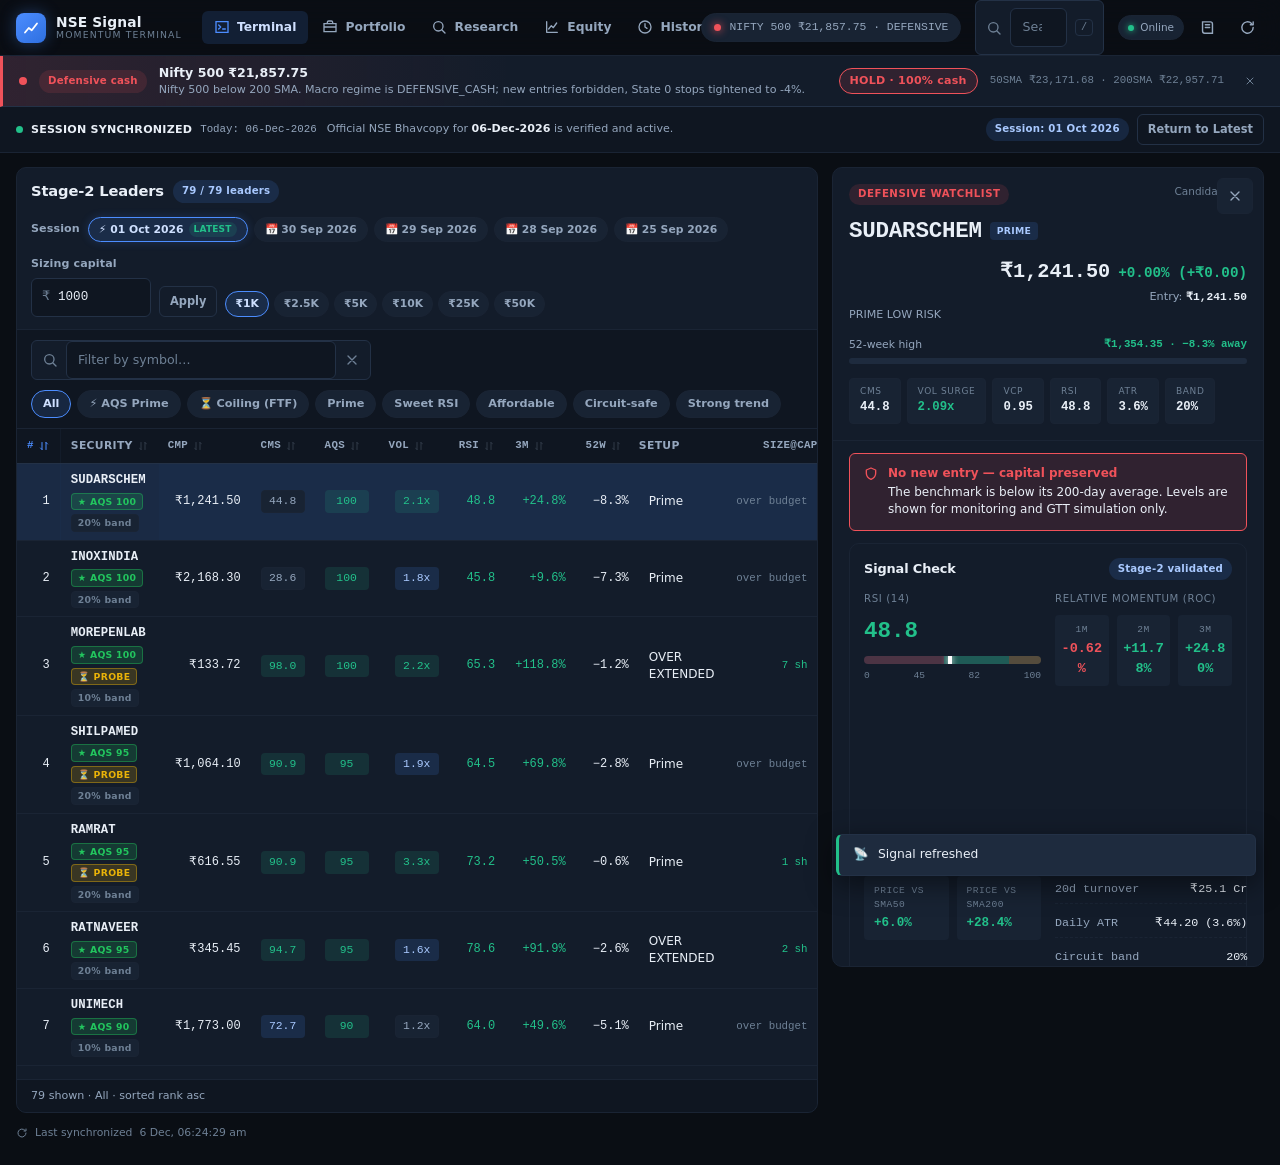
==== commit 1f06d517: "fix(ui): eliminate CSS hidden override bug on compiling badge v31" ====
--- a/nse-momentum-engine/app/index.html
+++ b/nse-momentum-engine/app/index.html
@@ -13,7 +13,7 @@
   <title>NSE Momentum Terminal</title>
   <link rel="manifest" href="manifest.json" />
   <link rel="apple-touch-icon" href="icons/icon-192.svg" />
-  <link rel="stylesheet" href="css/style.css?v=17" />
+  <link rel="stylesheet" href="css/style.css?v=18" />
 </head>
 <body>
 
@@ -173,7 +173,7 @@
               <div class="session-switch" id="sessionCard">
                 <span class="field-label">Session</span>
                 <div class="session-pills" id="sessionPills" role="group" aria-label="Trading session"></div>
-                <span id="bhavcopyPendingNotice" class="bhav-pending" hidden title="Official NSE Bhavcopy publishes post-market clearing (~17:30 IST)">⏳ 01-Oct compiling · using 30-Sep</span>
+                <span id="bhavcopyPendingNotice" class="bhav-pending" hidden style="display:none;" title="Official NSE Bhavcopy publishes post-market clearing (~17:30 IST)">⏳ Compiling · using prior session</span>
               </div>
 
               <!-- Capital controller -->
@@ -882,6 +882,6 @@
 
 <script src="js/research-engine.js?v=2"></script>
 <script src="js/research-lab.js?v=2"></script>
-<script src="js/app.js?v=30"></script>
+<script src="js/app.js?v=31"></script>
 </body>
 </html>
--- a/nse-momentum-engine/app/css/style.css
+++ b/nse-momentum-engine/app/css/style.css
@@ -429,6 +429,9 @@
   font-size: .7rem; color: var(--yellow); font-weight: 600;
   background: var(--yellow-soft); padding: 3px 8px; border-radius: var(--radius-xs);
   display: inline-flex; align-items: center; gap: 4px;
+}
+.bhav-pending[hidden] {
+  display: none !important;
 }
 
 .capital-ctl { display: flex; align-items: flex-end; gap: 8px; flex-wrap: wrap; }
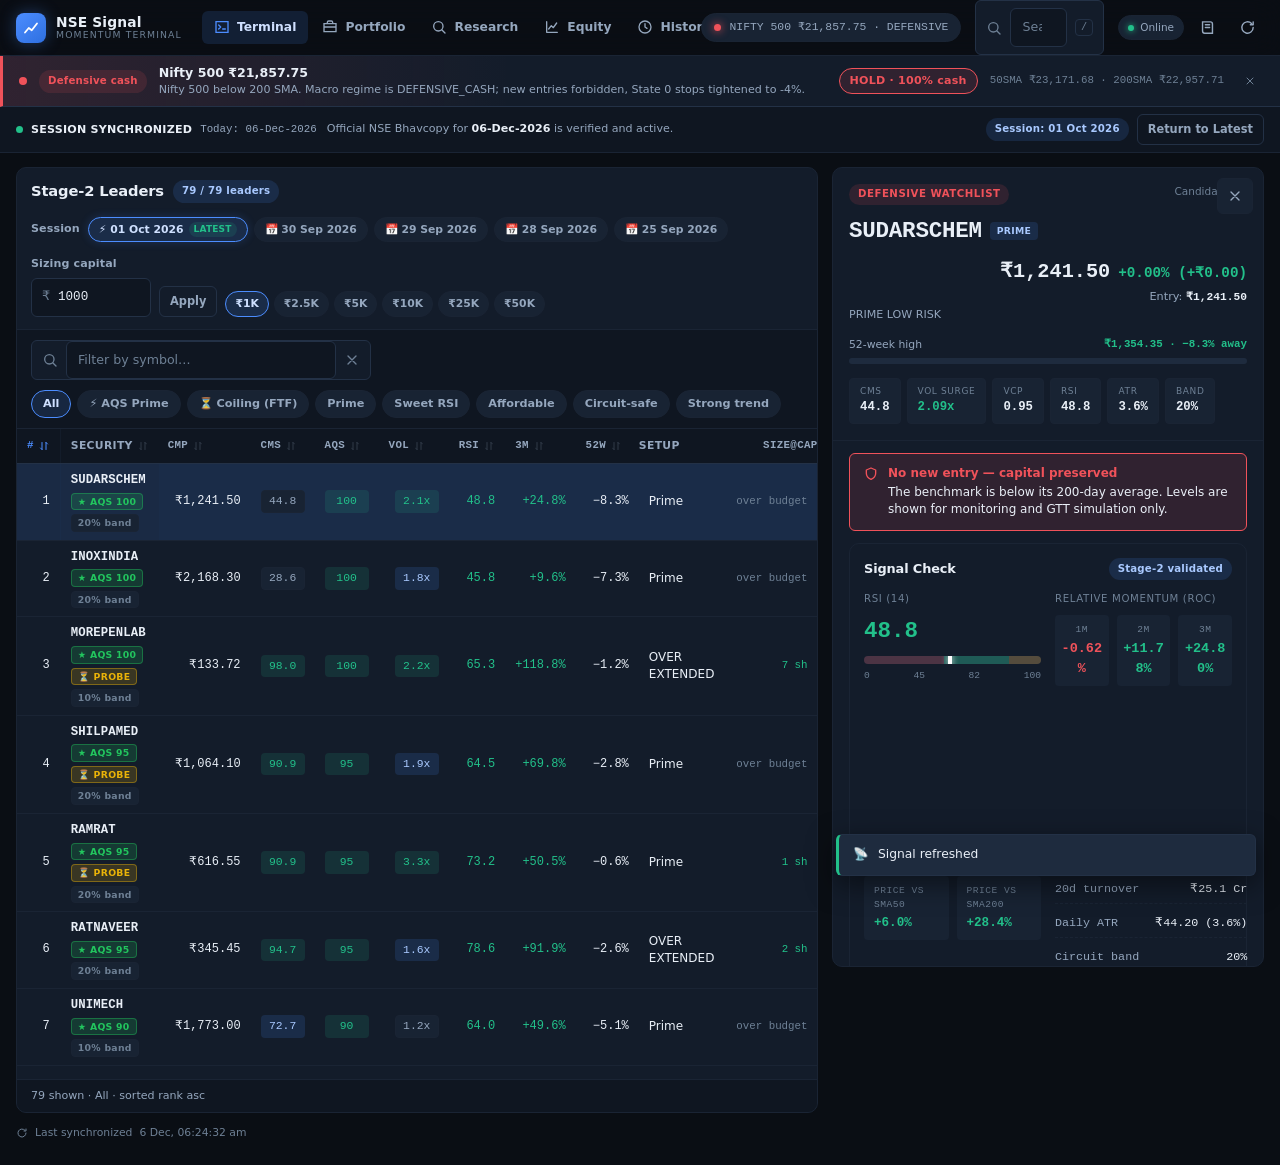
==== commit 8881b7ee: "feat(quant): implement Floor Lifecycle Management and unmutated structural AQS v32" ====
--- a/nse-momentum-engine/app/index.html
+++ b/nse-momentum-engine/app/index.html
@@ -882,6 +882,6 @@
 
 <script src="js/research-engine.js?v=2"></script>
 <script src="js/research-lab.js?v=2"></script>
-<script src="js/app.js?v=31"></script>
+<script src="js/app.js?v=32"></script>
 </body>
 </html>
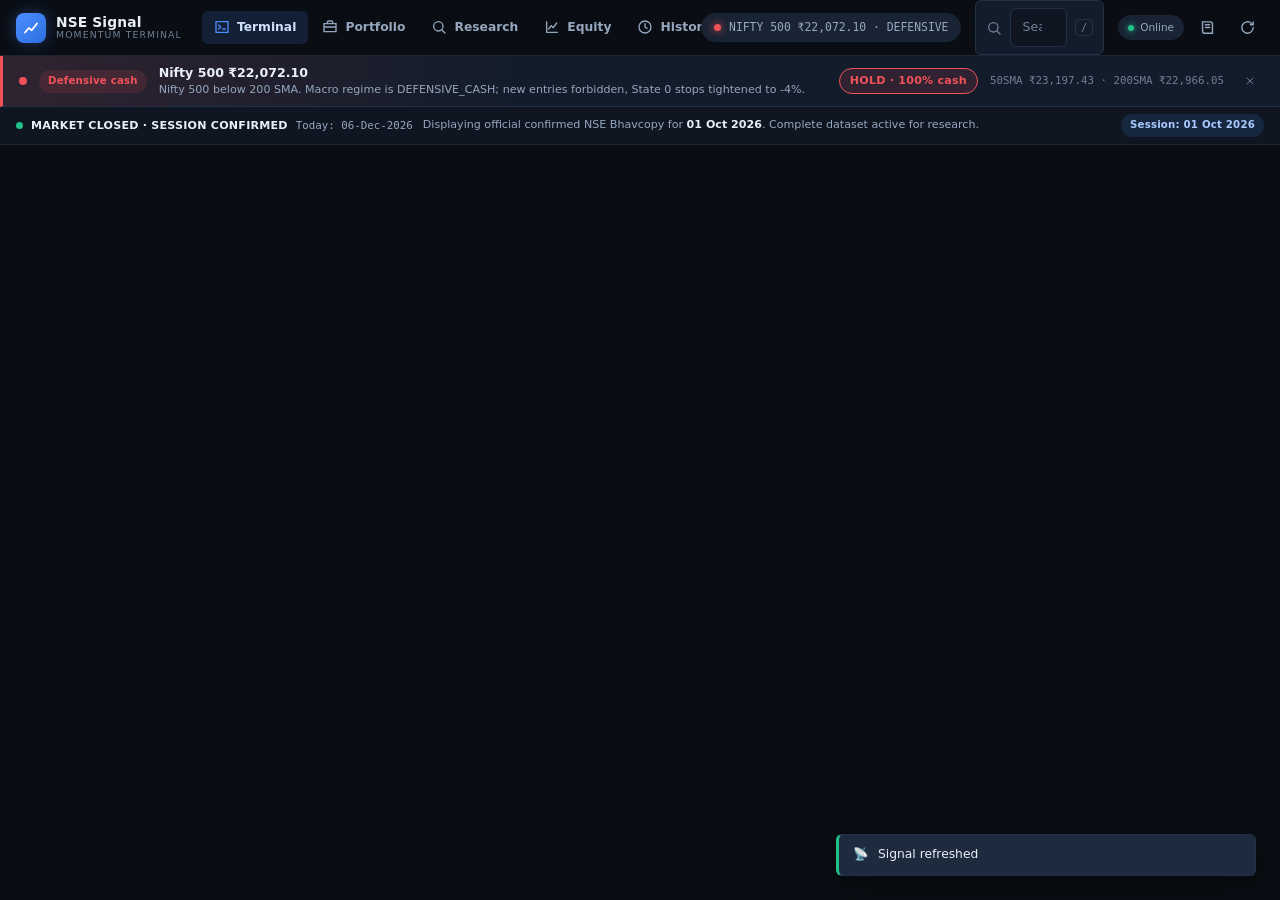
==== commit aeda8f67: "fix(session): correct bhavcopy session sync logic and market status handling" ====
--- a/nse-momentum-engine/app/index.html
+++ b/nse-momentum-engine/app/index.html
@@ -136,7 +136,7 @@
     </div>
     <div class="market-status-bar__right">
       <span class="badge badge--brand" id="marketStatusActivePill">Session: 30 Sep 2026</span>
-      <button class="btn btn--sm btn--ghost btn-return-latest" id="btnReturnLatestSession" hidden title="Return to latest confirmed session">Return to Latest</button>
+      <button class="btn btn--sm btn--ghost btn-return-latest" id="btnReturnLatestSession" hidden style="display:none;" title="Return to latest confirmed session">Return to Latest</button>
     </div>
   </aside>
 
--- a/nse-momentum-engine/app/css/style.css
+++ b/nse-momentum-engine/app/css/style.css
@@ -310,6 +310,10 @@
 }
 .btn-return-latest:hover {
   background: var(--brand); color: #fff;
+}
+.btn-return-latest[hidden],
+[hidden] {
+  display: none !important;
 }
 @media (max-width: 640px) {
   .market-status-bar { padding: 6px 12px; gap: 6px; }
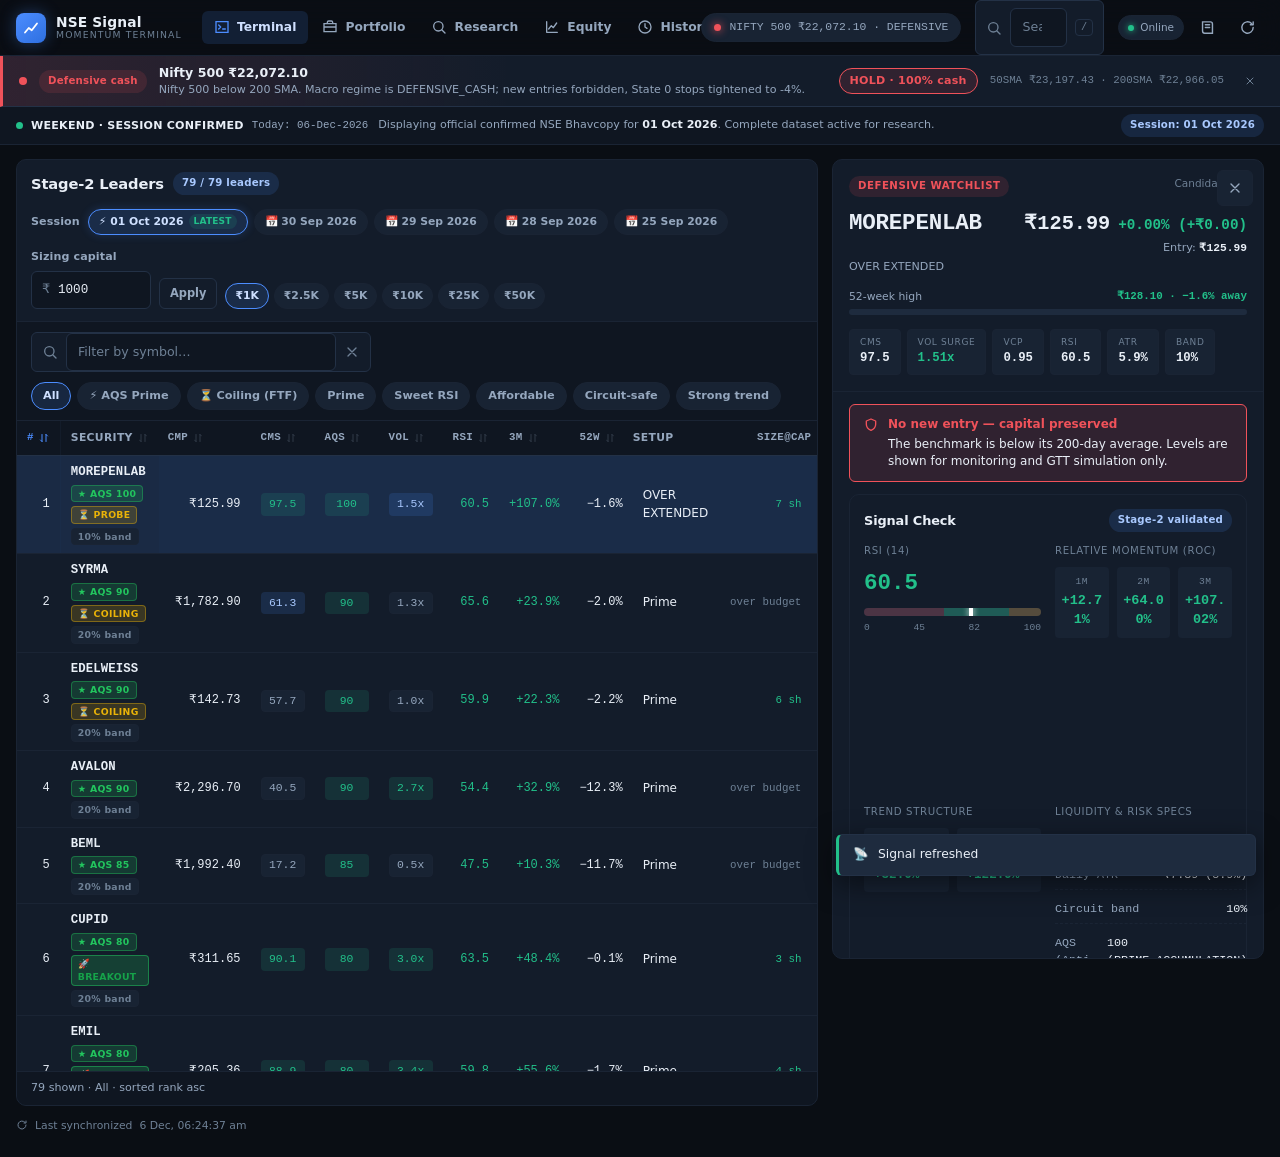
==== commit bee3fd06: "fix(ui): unhide workspace content and add NSE holiday detection for market status" ====
--- a/nse-momentum-engine/app/index.html
+++ b/nse-momentum-engine/app/index.html
@@ -157,7 +157,7 @@
         <div class="skeleton sk-row"></div>
       </div>
 
-      <div class="workspace" id="signalContent" hidden>
+      <div class="workspace" id="signalContent" style="display:none;">
 
         <div class="workspace__grid">
 
--- a/nse-momentum-engine/app/css/style.css
+++ b/nse-momentum-engine/app/css/style.css
@@ -311,8 +311,7 @@
 .btn-return-latest:hover {
   background: var(--brand); color: #fff;
 }
-.btn-return-latest[hidden],
-[hidden] {
+.btn-return-latest[hidden] {
   display: none !important;
 }
 @media (max-width: 640px) {
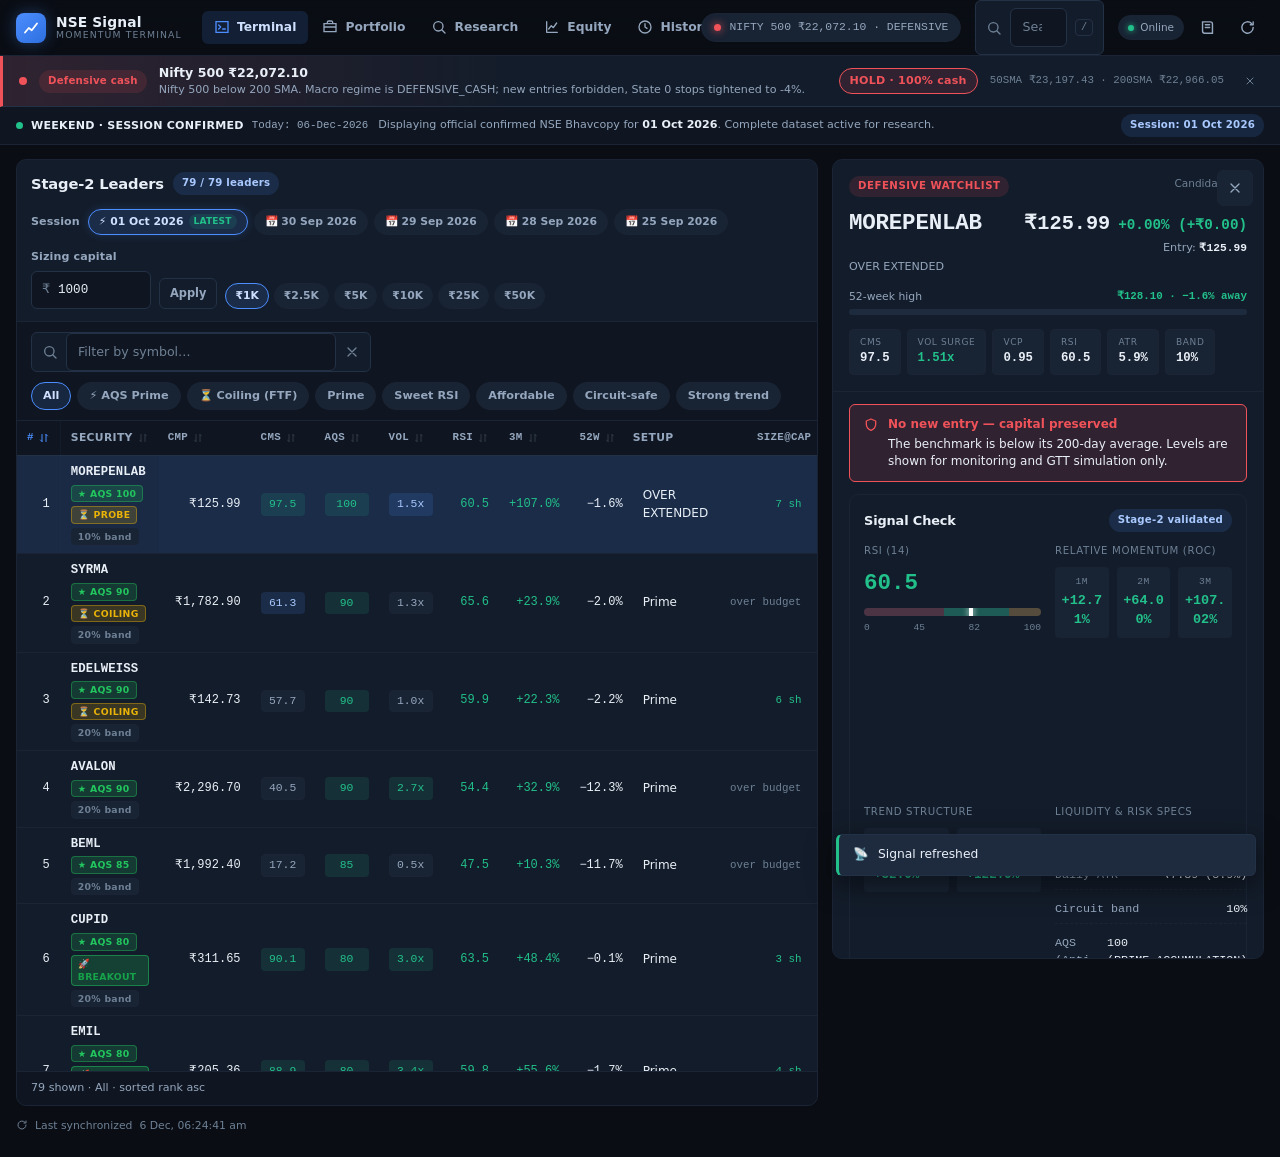
==== commit 323966c2: "fix(ui): enable vertical touch scrolling on mobile for defensive watchlist inspector and grid" ====
--- a/nse-momentum-engine/app/index.html
+++ b/nse-momentum-engine/app/index.html
@@ -13,7 +13,7 @@
   <title>NSE Momentum Terminal</title>
   <link rel="manifest" href="manifest.json" />
   <link rel="apple-touch-icon" href="icons/icon-192.svg" />
-  <link rel="stylesheet" href="css/style.css?v=18" />
+  <link rel="stylesheet" href="css/style.css?v=34" />
 </head>
 <body>
 
@@ -882,6 +882,6 @@
 
 <script src="js/research-engine.js?v=2"></script>
 <script src="js/research-lab.js?v=2"></script>
-<script src="js/app.js?v=32"></script>
+<script src="js/app.js?v=34"></script>
 </body>
 </html>
--- a/nse-momentum-engine/app/css/style.css
+++ b/nse-momentum-engine/app/css/style.css
@@ -459,7 +459,7 @@
 .filter-chips { display: flex; gap: 6px; flex-wrap: wrap; }
 
 /* ─────────────────────────── DATA GRID ─────────────────────────── */
-.table-wrap { overflow: auto; }
+.table-wrap { overflow: auto; -webkit-overflow-scrolling: touch; touch-action: pan-x pan-y; }
 .grid-pane .table-wrap { max-height: calc(100dvh - 300px); }
 
 .data-grid { width: 100%; border-collapse: collapse; font-size: .8rem; }
@@ -537,14 +537,31 @@
 .inspector__scroll { padding: 0; }
 @media (max-width: 1023px) {
   .inspector {
-    position: fixed; z-index: 90; inset: 0 0 0 auto;
+    position: fixed; z-index: 90; top: 0; right: 0; bottom: 0;
     width: min(480px, 92vw); max-width: 100%;
+    height: 100vh;
+    height: 100dvh;
     transform: translateX(105%); transition: transform .26s cubic-bezier(.16,1,.3,1);
     border-radius: 0; border-left: 1px solid var(--border);
     box-shadow: var(--shadow-3);
     visibility: hidden;
+    display: flex;
+    flex-direction: column;
+    overflow: hidden;
+    background: var(--surface);
   }
   .inspector.open { transform: translateX(0); visibility: visible; }
+  .inspector__scroll {
+    flex: 1 1 auto;
+    height: 100%;
+    max-height: 100%;
+    overflow-y: auto;
+    overflow-x: hidden;
+    -webkit-overflow-scrolling: touch;
+    overscroll-behavior-y: contain;
+    touch-action: pan-y;
+    padding-bottom: calc(var(--sab) + 52px);
+  }
 }
 @media (min-width: 1024px) {
   .inspector { position: sticky; top: calc(var(--header-h) + var(--regime-h) + 14px); max-height: calc(100dvh - 100px); overflow: hidden; }
@@ -931,6 +948,7 @@
   .data-grid tr {
     border: 1px solid var(--border-soft); border-radius: var(--radius-sm);
     background: var(--surface-2); padding: 10px 12px;
+    touch-action: pan-y;
   }
   .data-grid tr.selected { box-shadow: inset 3px 0 0 var(--brand); }
   .data-grid td { border: none; padding: 4px 0; display: flex; align-items: center; justify-content: space-between; gap: 14px; text-align: right; }
@@ -943,9 +961,9 @@
   .data-grid td.col-sec { display: block; border-bottom: 1px solid var(--border-soft); padding-bottom: 8px; margin-bottom: 4px; }
   .data-grid td.col-sec::before { content: none; }
   .data-grid td.col-cms, .data-grid td.col-cred, .data-grid td.col-rsi, .data-grid td.col-atr, .data-grid td.col-liq, .data-grid td.col-prox, .data-grid td.col-size { display: flex; }
-  .grid-pane .table-wrap { max-height: none; overflow: visible; }
-
-  .inspector__header { padding-top: 18px; }
+  .grid-pane .table-wrap { max-height: none; overflow: visible; -webkit-overflow-scrolling: touch; touch-action: pan-y; }
+
+  .inspector__header { padding-top: 18px; padding-right: 48px; }
   .metric-strip { grid-template-columns: repeat(2, minmax(0, 1fr)); }
   .grid-2 { grid-template-columns: minmax(0, 1fr); }
   .lifecycle__step p { font-size: .74rem; }
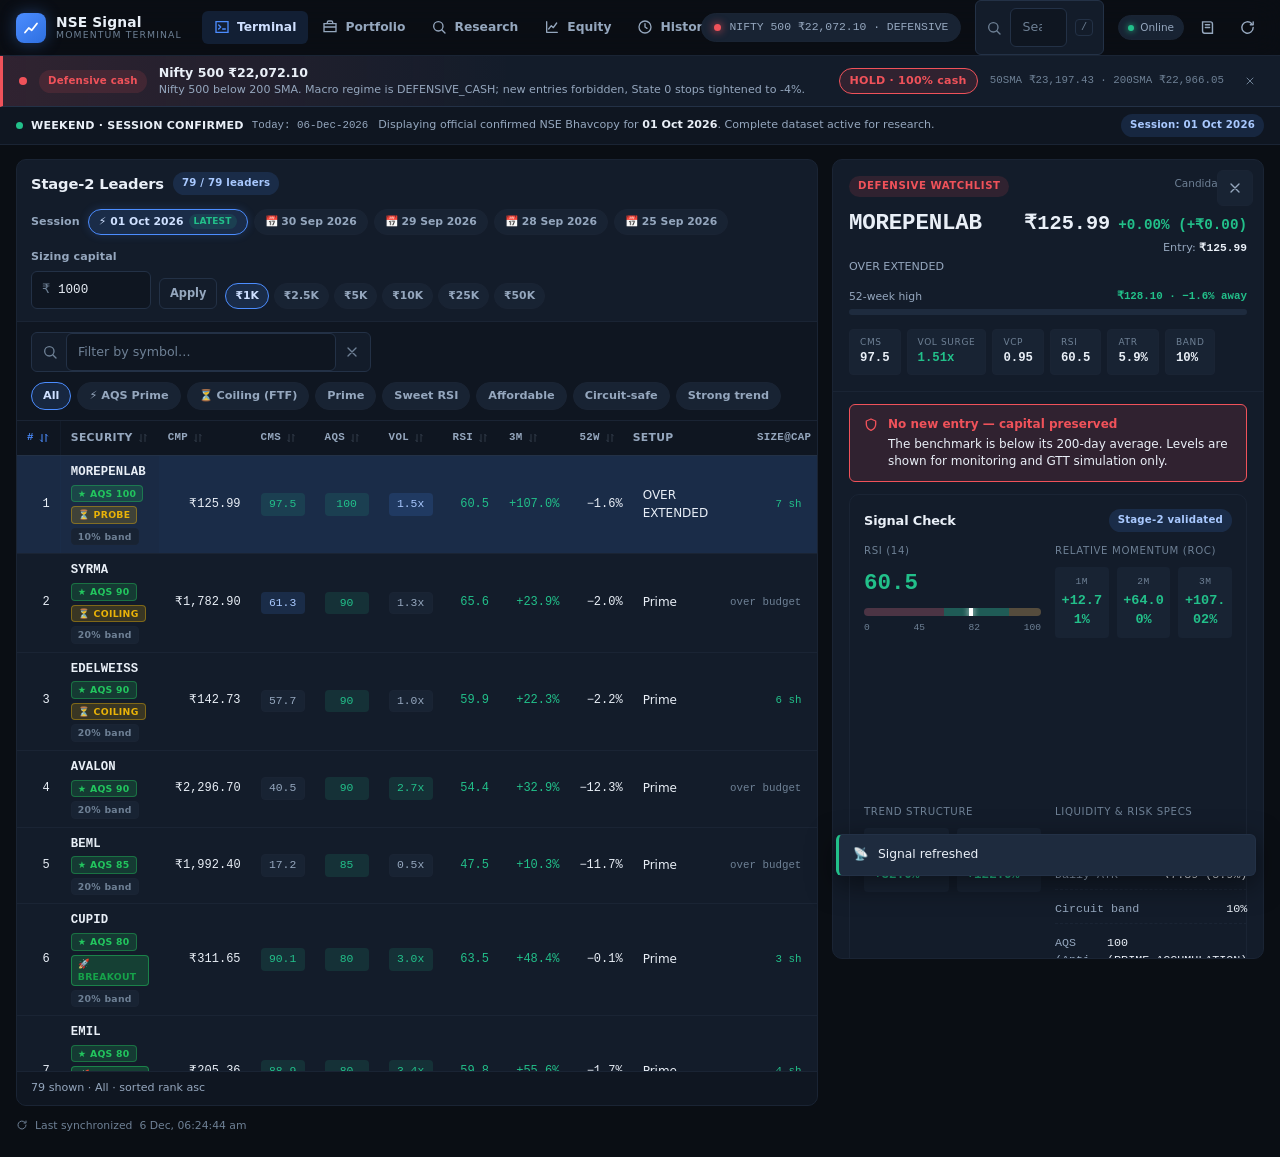
==== commit f28d4535: "feat(research): integrate defensive watchlist diagnostic profile and 1-click backtest in Research La" ====
--- a/nse-momentum-engine/app/index.html
+++ b/nse-momentum-engine/app/index.html
@@ -396,6 +396,9 @@
                     <button class="btn btn--secondary" id="btnOpenTV">
                       <svg class="ic" aria-hidden="true"><use href="#i-chart"/></svg> Chart
                     </button>
+                    <button class="btn btn--secondary" id="btnResearchInLab" title="Backtest this stock in Research Lab">
+                      <svg class="ic" aria-hidden="true"><use href="#i-search"/></svg> Backtest in Lab
+                    </button>
                     <button class="btn btn--secondary" id="btnQuickTrack">
                       <svg class="ic" aria-hidden="true"><use href="#i-check"/></svg> Track in Portfolio
                     </button>
@@ -543,6 +546,9 @@
             <button class="chip chip--sm chip-leader-suggest" data-sym="KMEW">KMEW</button>
           </div>
         </div>
+
+        <!-- Screener & Defensive Watchlist Diagnostic Profile -->
+        <div class="card" id="researchScreenerCard" style="margin-bottom:18px;display:none;"></div>
 
         <div class="card" id="researchCard">
           <div class="card__head">
@@ -881,7 +887,7 @@
 <div class="toast-container" id="toastContainer" aria-live="polite" aria-atomic="false"></div>
 
 <script src="js/research-engine.js?v=2"></script>
-<script src="js/research-lab.js?v=2"></script>
-<script src="js/app.js?v=34"></script>
+<script src="js/research-lab.js?v=3"></script>
+<script src="js/app.js?v=35"></script>
 </body>
 </html>
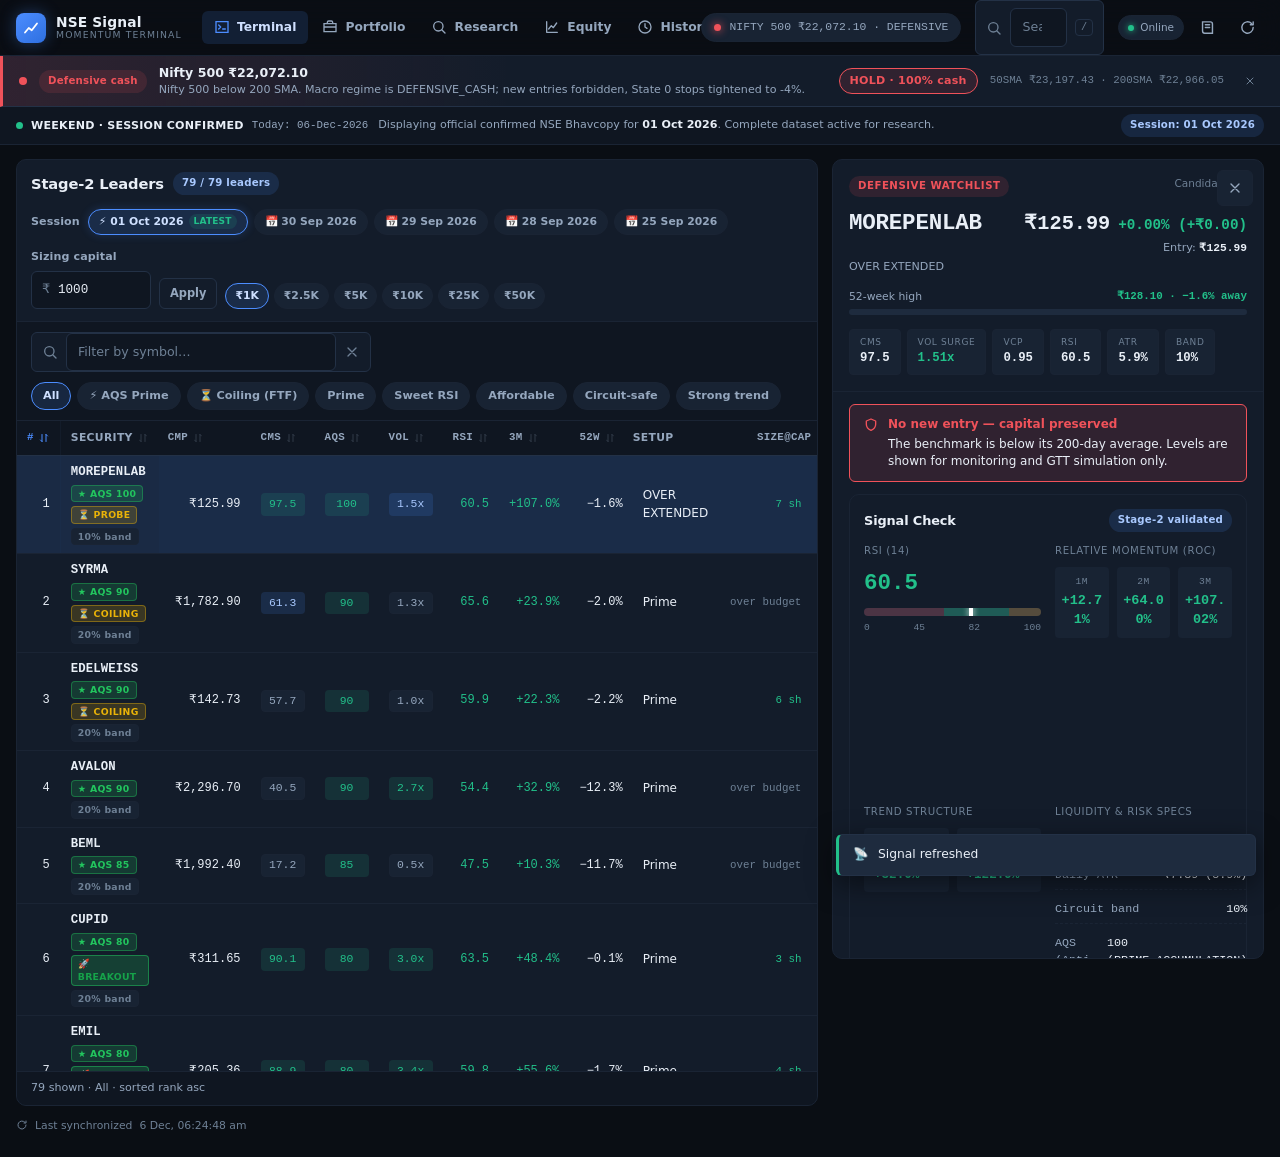
==== commit 9b2c0cff: "fix(research): prevent dummy dash ticker on initial load and default to first valid defensive leader" ====
--- a/nse-momentum-engine/app/index.html
+++ b/nse-momentum-engine/app/index.html
@@ -887,7 +887,7 @@
 <div class="toast-container" id="toastContainer" aria-live="polite" aria-atomic="false"></div>
 
 <script src="js/research-engine.js?v=2"></script>
-<script src="js/research-lab.js?v=3"></script>
-<script src="js/app.js?v=35"></script>
+<script src="js/research-lab.js?v=4"></script>
+<script src="js/app.js?v=36"></script>
 </body>
 </html>
